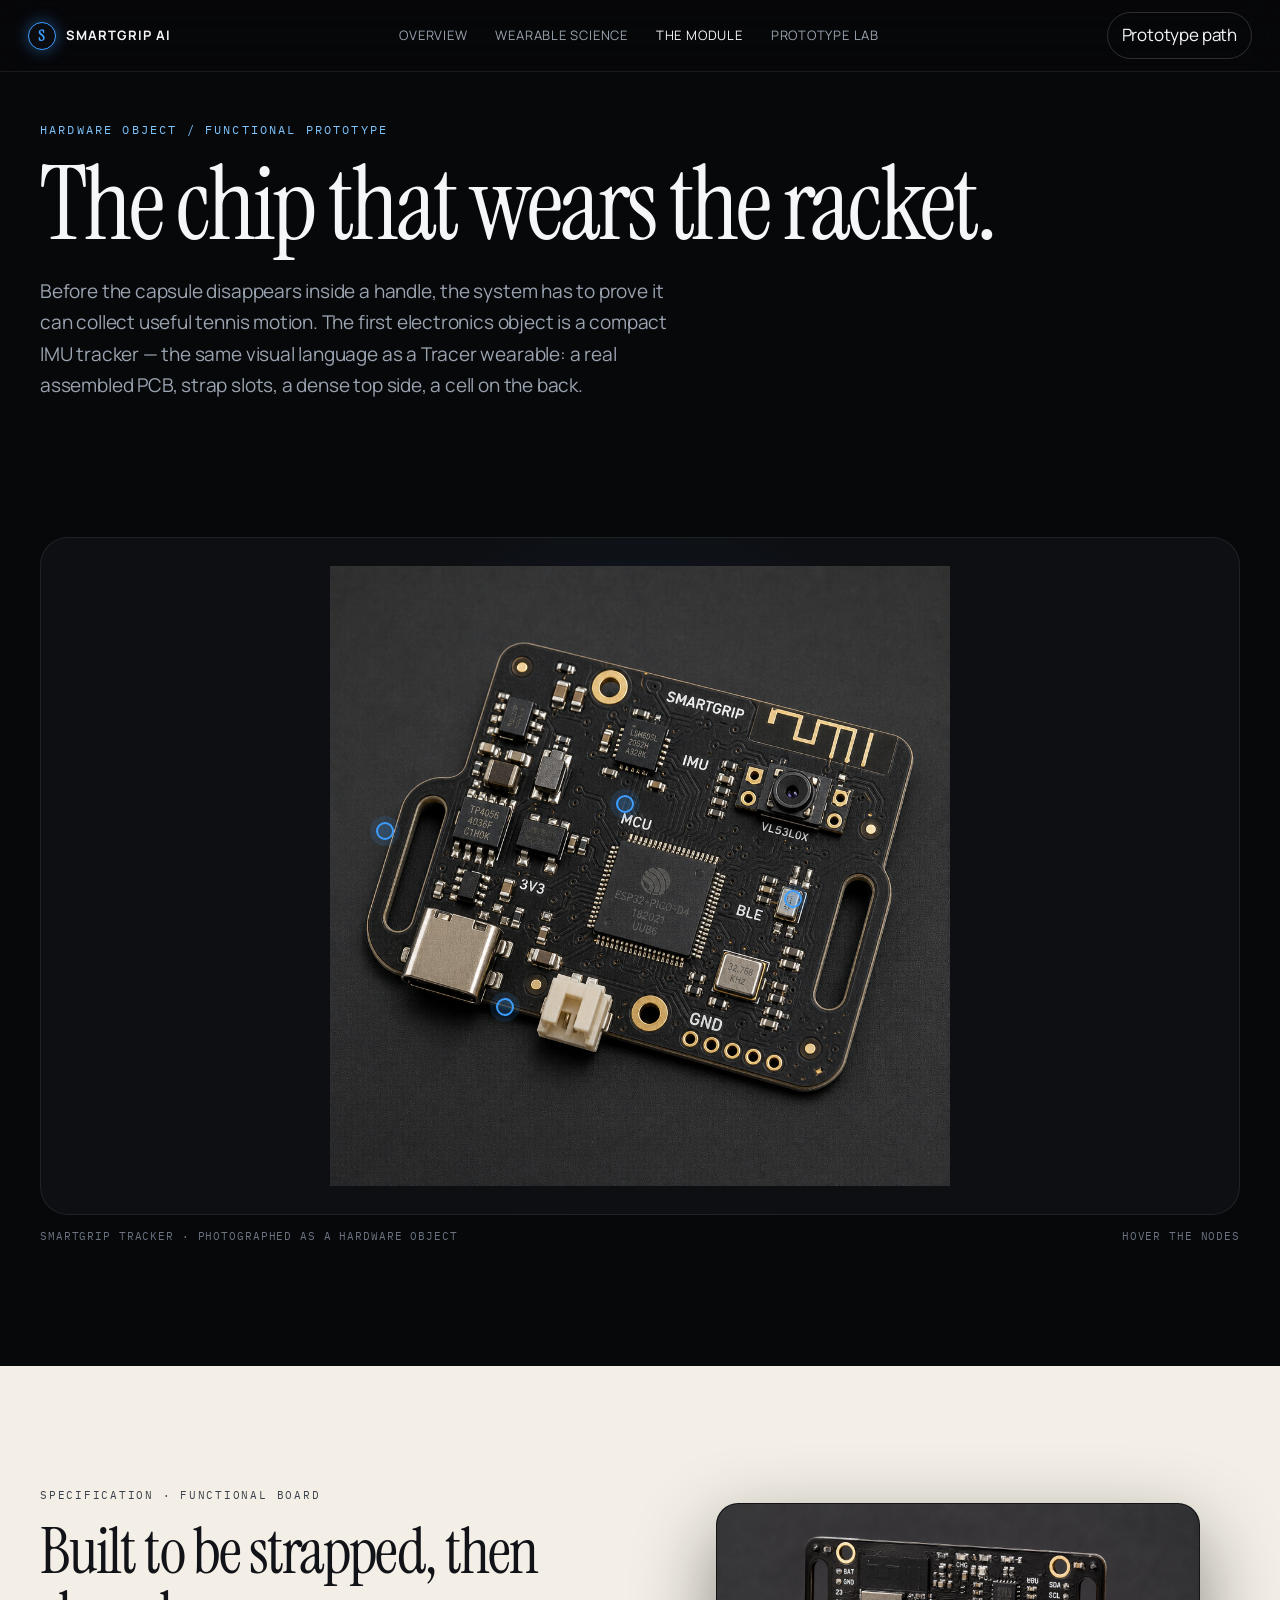
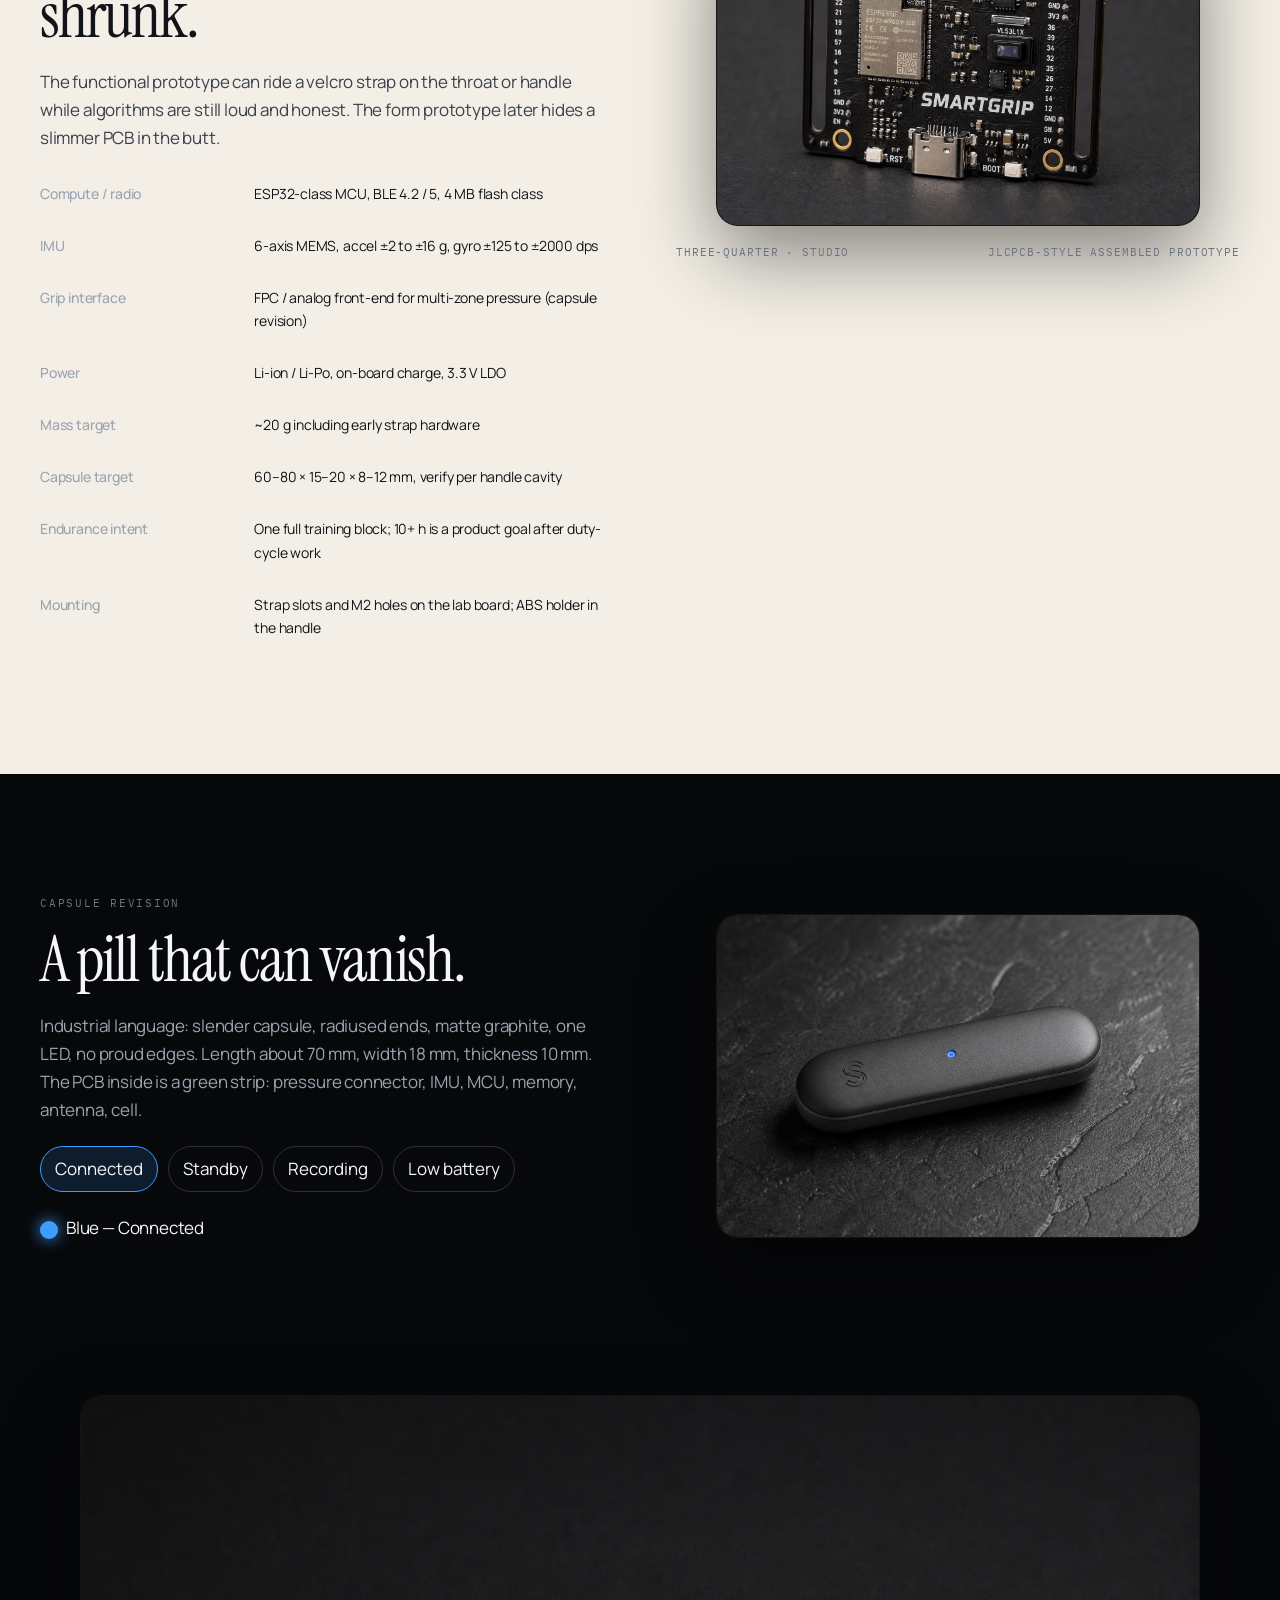
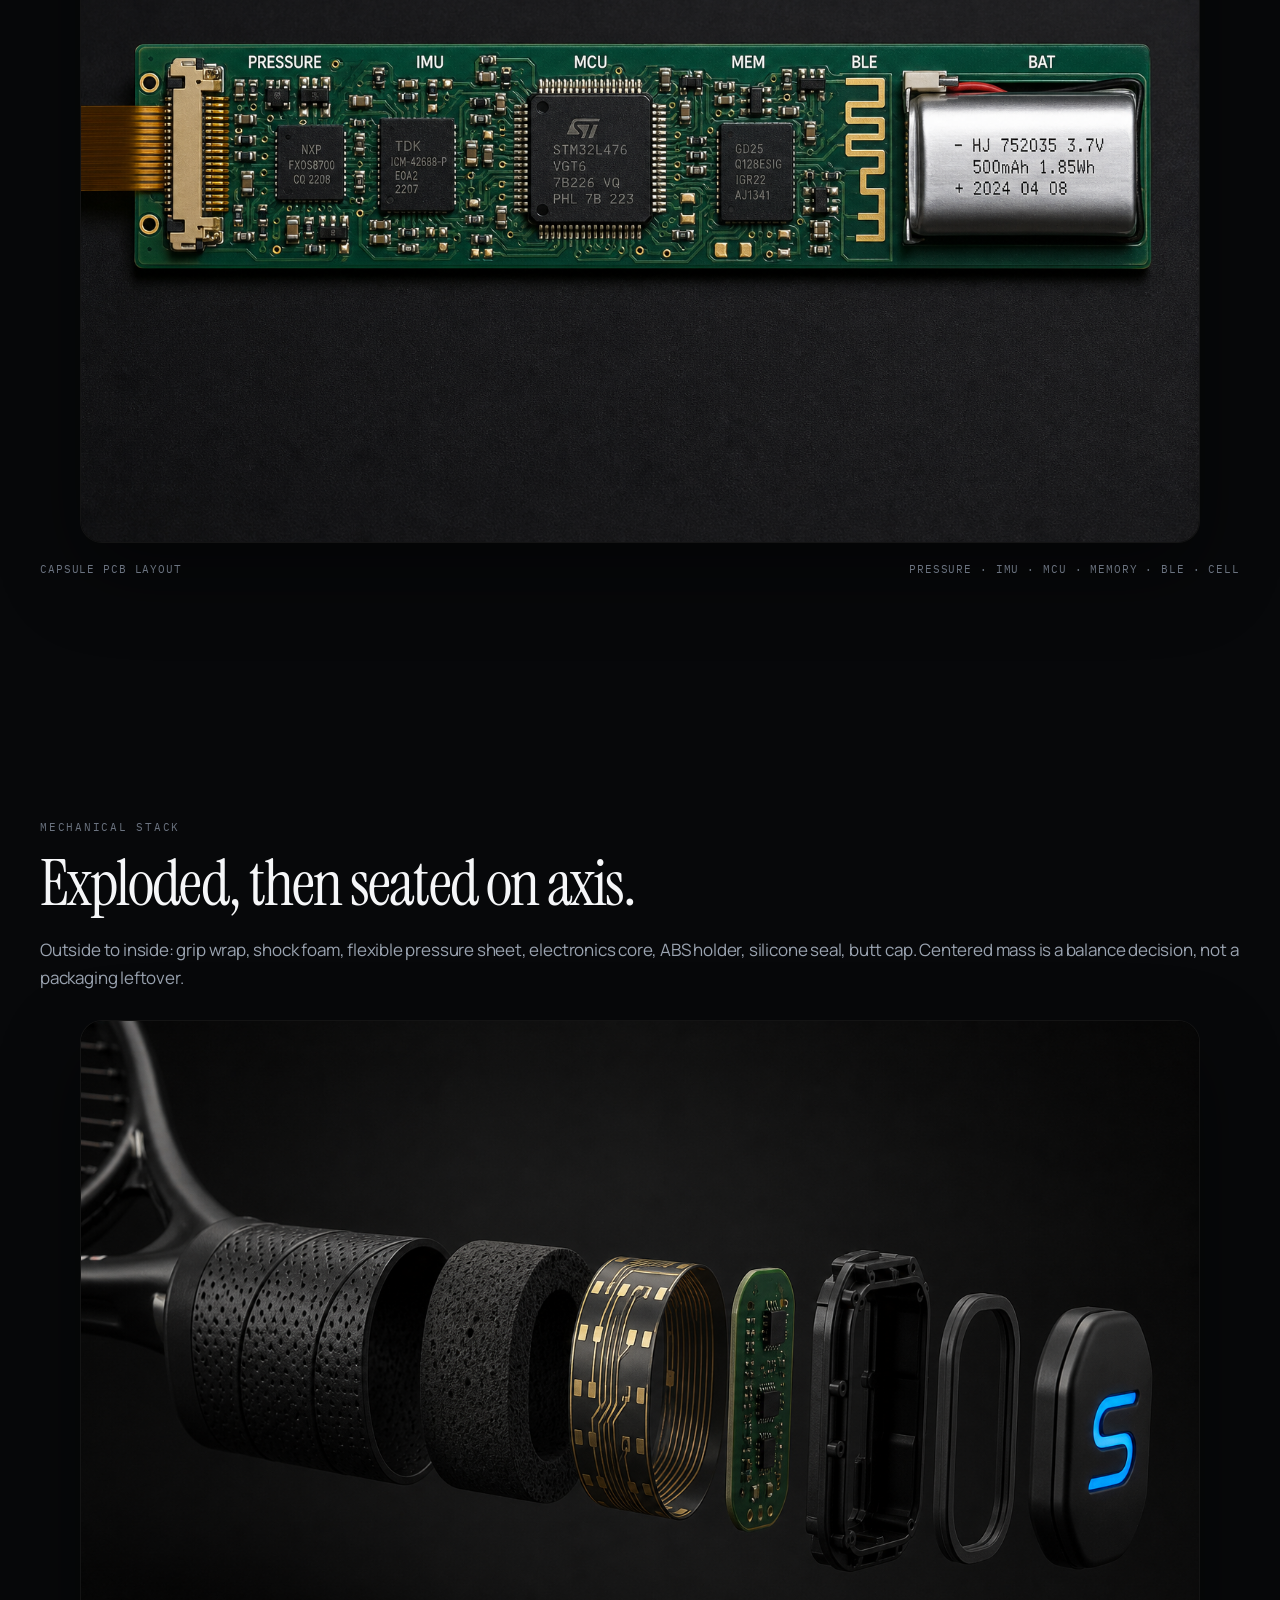
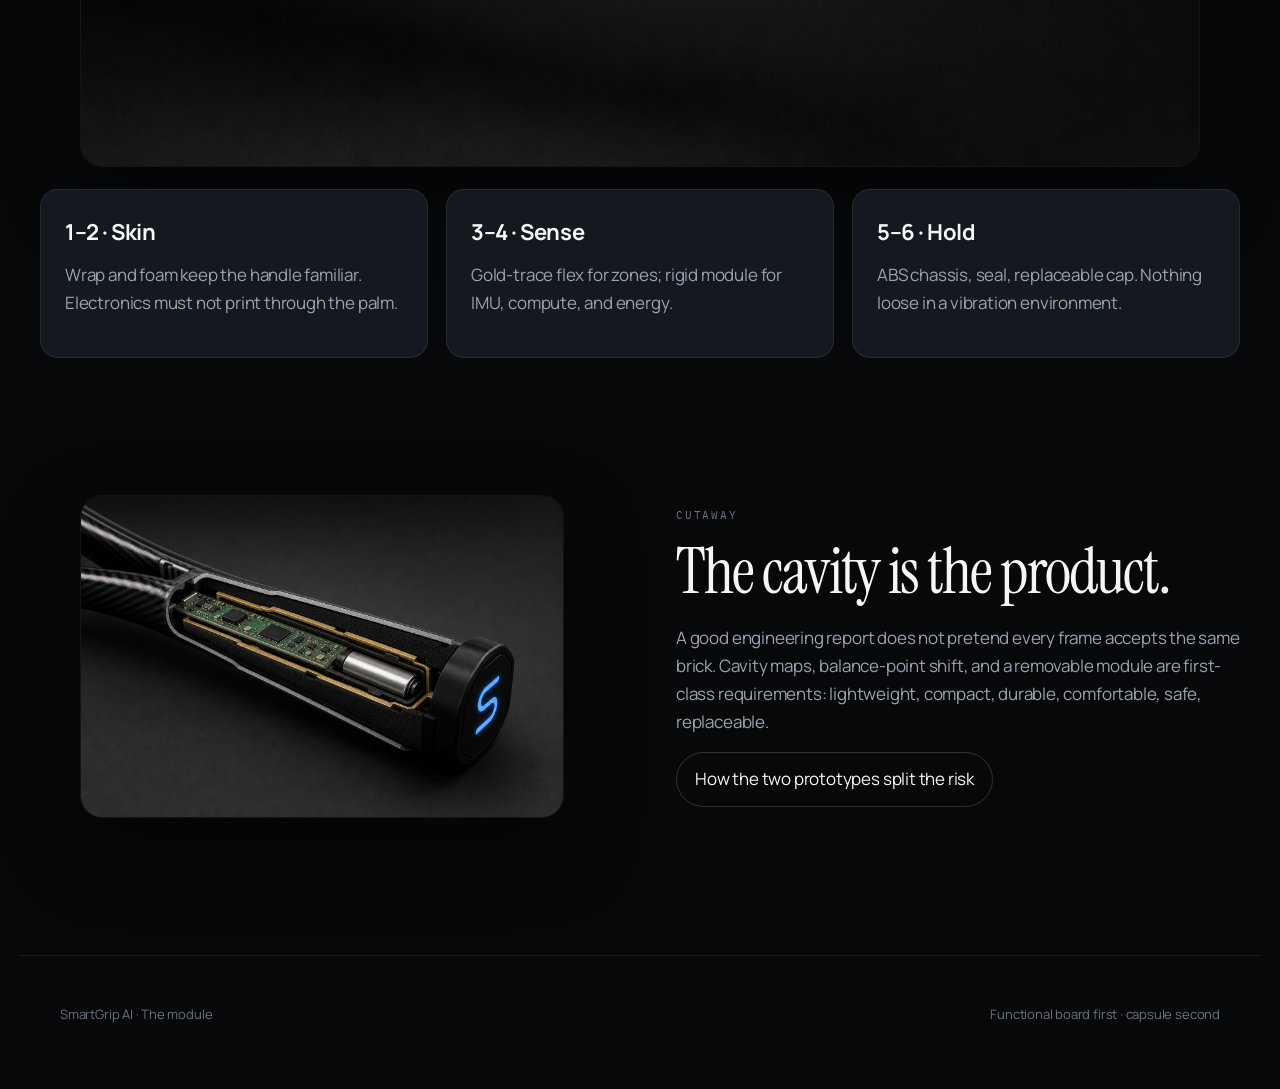
==== module.html @ 9a32e727 "Add SmartGrip AI concept site with Tracer-style chip Build a four-page static prototype in the langu" ====
<!DOCTYPE html>
<html lang="en">
<head>
  <meta charset="UTF-8">
  <meta name="viewport" content="width=device-width, initial-scale=1.0">
  <title>The Module — SmartGrip tracker chip | SmartGrip AI</title>
  <meta name="description" content="The SmartGrip electronics module: a Tracer-like IMU wearable for the tennis racket, then a 70 mm capsule that hides in the handle.">
  <link rel="icon" href="assets/images/mark.svg" type="image/svg+xml">
  <link rel="preconnect" href="https://fonts.googleapis.com">
  <link rel="preconnect" href="https://fonts.gstatic.com" crossorigin>
  <link href="https://fonts.googleapis.com/css2?family=IBM+Plex+Mono:wght@400;500&family=Instrument+Serif:ital@0;1&family=Manrope:wght@400;500;600;700&display=swap" rel="stylesheet">
  <link rel="stylesheet" href="assets/css/styles.css">
</head>
<body>
  <header class="nav">
    <a class="brand" href="index.html"><span class="mark">S</span> SmartGrip AI</a>
    <nav class="nav-links">
      <a href="index.html">Overview</a>
      <a href="technology.html">Wearable Science</a>
      <a class="active" href="module.html">The Module</a>
      <a href="prototype.html">Prototype Lab</a>
    </nav>
    <button class="nav-toggle" aria-expanded="false" aria-label="Open menu">Menu</button>
    <a class="nav-cta" href="prototype.html">Prototype path</a>
  </header>

  <main>
    <section class="section" style="padding-top: 120px;">
      <div class="wrap">
        <p class="kicker">Hardware object / Functional prototype</p>
        <h1 class="display">The chip that wears the racket.</h1>
        <p class="lede muted">Before the capsule disappears inside a handle, the system has to prove it can collect useful tennis motion. The first electronics object is a compact IMU tracker — the same visual language as a Tracer wearable: a real assembled PCB, strap slots, a dense top side, a cell on the back.</p>
      </div>
    </section>

    <section class="section" style="padding-top: 0;">
      <div class="wrap">
        <div class="chip-stage" id="chip">
          <img src="assets/images/smartgrip-chip-tracer.png" alt="SmartGrip Tracer-style IMU tracker PCB, top-down product photograph">
          <button class="hotspot" style="left: 28%; top: 42%;" aria-label="Microcontroller"></button>
          <div class="hotspot-card" style="left: 8%; top: 18%;"><strong>MCU</strong><br>ESP32-class radio + compute. Samples sensors, keeps time, compresses features, speaks BLE.</div>
          <button class="hotspot" style="left: 48%; top: 38%;" aria-label="IMU"></button>
          <div class="hotspot-card" style="left: 52%; top: 14%;"><strong>6-axis IMU</strong><br>LSM6-class accelerometer and gyroscope. The primary motion instrument.</div>
          <button class="hotspot" style="left: 62%; top: 52%;" aria-label="Time-of-flight"></button>
          <div class="hotspot-card" style="left: 64%; top: 58%;"><strong>Auxiliary ToF</strong><br>Optional ranging / gesture channel on the functional board. Not required in the hidden capsule.</div>
          <button class="hotspot" style="left: 38%; top: 68%;" aria-label="USB"></button>
          <div class="hotspot-card" style="left: 12%; top: 72%;"><strong>USB + charge</strong><br>Bring-up, firmware, and TP4056-class charging for the functional prototype.</div>
        </div>
        <div class="caption"><span>SmartGrip tracker · photographed as a hardware object</span><span>Hover the nodes</span></div>
      </div>
    </section>

    <section class="section paper">
      <div class="wrap split top">
        <div>
          <p class="eyebrow">Specification · functional board</p>
          <h2>Built to be strapped, then shrunk.</h2>
          <p>The functional prototype can ride a velcro strap on the throat or handle while algorithms are still loud and honest. The form prototype later hides a slimmer PCB in the butt.</p>
          <table class="spec-table">
            <tr><th>Compute / radio</th><td>ESP32-class MCU, BLE 4.2 / 5, 4 MB flash class</td></tr>
            <tr><th>IMU</th><td>6-axis MEMS, accel ±2 to ±16 g, gyro ±125 to ±2000 dps</td></tr>
            <tr><th>Grip interface</th><td>FPC / analog front-end for multi-zone pressure (capsule revision)</td></tr>
            <tr><th>Power</th><td>Li-ion / Li-Po, on-board charge, 3.3 V LDO</td></tr>
            <tr><th>Mass target</th><td>~20 g including early strap hardware</td></tr>
            <tr><th>Capsule target</th><td>60–80 × 15–20 × 8–12 mm, verify per handle cavity</td></tr>
            <tr><th>Endurance intent</th><td>One full training block; 10+ h is a product goal after duty-cycle work</td></tr>
            <tr><th>Mounting</th><td>Strap slots and M2 holes on the lab board; ABS holder in the handle</td></tr>
          </table>
        </div>
        <div>
          <figure class="figure">
            <img src="assets/images/smartgrip-chip-angle.png" alt="Three-quarter studio photo of the SmartGrip PCB">
          </figure>
          <div class="caption"><span>Three-quarter · studio</span><span>JLCPCB-style assembled prototype</span></div>
        </div>
      </div>
    </section>

    <section class="section">
      <div class="wrap split">
        <div>
          <p class="eyebrow">Capsule revision</p>
          <h2>A pill that can vanish.</h2>
          <p class="muted">Industrial language: slender capsule, radiused ends, matte graphite, one LED, no proud edges. Length about 70 mm, width 18 mm, thickness 10 mm. The PCB inside is a green strip: pressure connector, IMU, MCU, memory, antenna, cell.</p>
          <div class="led-row" style="margin: 22px 0;">
            <button class="led-btn active" data-led="connected">Connected</button>
            <button class="led-btn" data-led="standby">Standby</button>
            <button class="led-btn" data-led="recording">Recording</button>
            <button class="led-btn" data-led="battery">Low battery</button>
          </div>
          <p><span class="led-dot" data-led-dot style="background:#3d9eff;color:#3d9eff"></span><span data-led-label>Blue — Connected</span></p>
        </div>
        <figure class="figure">
          <img src="assets/images/smartgrip-capsule.png" alt="Matte graphite pill-shaped SmartGrip capsule with a blue status LED">
        </figure>
      </div>
    </section>

    <section class="section" style="padding-top: 0;">
      <div class="wrap">
        <figure class="figure">
          <img class="media-full" src="assets/images/smartgrip-pcb-module.png" alt="Top-down slender green PCB with labeled component regions">
        </figure>
        <div class="caption"><span>Capsule PCB layout</span><span>Pressure · IMU · MCU · Memory · BLE · Cell</span></div>
      </div>
    </section>

    <section class="section" id="exploded">
      <div class="wrap">
        <p class="eyebrow">Mechanical stack</p>
        <h2>Exploded, then seated on axis.</h2>
        <p class="muted">Outside to inside: grip wrap, shock foam, flexible pressure sheet, electronics core, ABS holder, silicone seal, butt cap. Centered mass is a balance decision, not a packaging leftover.</p>
      </div>
      <div class="wrap" style="margin-top: 28px;">
        <figure class="figure">
          <img src="assets/images/smartgrip-exploded.png" alt="Exploded tennis-grip assembly in a dark studio">
        </figure>
      </div>
      <div class="wrap grid-3" style="margin-top: 22px;">
        <article class="card"><h3>1–2 · Skin</h3><p class="muted">Wrap and foam keep the handle familiar. Electronics must not print through the palm.</p></article>
        <article class="card"><h3>3–4 · Sense</h3><p class="muted">Gold-trace flex for zones; rigid module for IMU, compute, and energy.</p></article>
        <article class="card"><h3>5–6 · Hold</h3><p class="muted">ABS chassis, seal, replaceable cap. Nothing loose in a vibration environment.</p></article>
      </div>
    </section>

    <section class="section" style="padding-top: 0;">
      <div class="wrap split">
        <figure class="figure">
          <img src="assets/images/smartgrip-cutaway.png" alt="Longitudinal cutaway of a tennis handle showing the module on the shaft axis">
        </figure>
        <div>
          <p class="eyebrow">Cutaway</p>
          <h2>The cavity is the product.</h2>
          <p class="muted">A good engineering report does not pretend every frame accepts the same brick. Cavity maps, balance-point shift, and a removable module are first-class requirements: lightweight, compact, durable, comfortable, safe, replaceable.</p>
          <a class="btn" href="prototype.html">How the two prototypes split the risk</a>
        </div>
      </div>
    </section>
  </main>

  <footer class="footer wrap">
    <div>SmartGrip AI · The module</div>
    <div>Functional board first · capsule second</div>
  </footer>
  <script src="assets/js/main.js"></script>
</body>
</html>
---- assets/css/styles.css ----
:root {
  --bg: #07080a;
  --bg-2: #0d0f13;
  --bg-3: #14181f;
  --bg-4: #1c222c;
  --paper: #f3efe6;
  --paper-2: #e7e1d4;
  --ink: #111318;
  --text: #f5f6f8;
  --muted: #9aa3b0;
  --faint: #6b7380;
  --line: rgba(255, 255, 255, 0.08);
  --line-strong: rgba(255, 255, 255, 0.16);
  --blue: #3d9eff;
  --blue-2: #7ec4ff;
  --blue-dim: rgba(61, 158, 255, 0.14);
  --green: #3ee0a0;
  --red: #ff5d5d;
  --white: #ffffff;
  --shadow: 0 30px 80px rgba(0, 0, 0, 0.45);
  --radius: 18px;
  --max: 1240px;
  --nav-h: 72px;
  --serif: "Instrument Serif", "Times New Roman", serif;
  --sans: "Manrope", "Helvetica Neue", sans-serif;
  --mono: "IBM Plex Mono", ui-monospace, monospace;
}

*,
*::before,
*::after {
  box-sizing: border-box;
}

html {
  scroll-behavior: smooth;
}

body {
  margin: 0;
  background: var(--bg);
  color: var(--text);
  font-family: var(--sans);
  font-size: 17px;
  line-height: 1.65;
  letter-spacing: -0.011em;
  overflow-x: hidden;
}

img {
  max-width: 100%;
  display: block;
}

a {
  color: inherit;
  text-decoration: none;
}

button,
input {
  font: inherit;
}

.skip {
  position: absolute;
  left: -999px;
}

.skip:focus {
  left: 16px;
  top: 16px;
  z-index: 100;
  background: var(--blue);
  color: #041018;
  padding: 8px 12px;
}

/* NAV */
.nav {
  position: fixed;
  inset: 0 0 auto;
  z-index: 50;
  height: var(--nav-h);
  display: flex;
  align-items: center;
  justify-content: space-between;
  padding: 0 28px;
  background: rgba(7, 8, 10, 0.72);
  backdrop-filter: blur(18px);
  border-bottom: 1px solid var(--line);
}

.brand {
  display: flex;
  align-items: center;
  gap: 10px;
  font-weight: 700;
  letter-spacing: 0.08em;
  font-size: 13px;
  text-transform: uppercase;
}

.mark {
  width: 28px;
  height: 28px;
  border-radius: 50%;
  background: #0a0c10;
  border: 1px solid var(--blue);
  box-shadow: 0 0 16px rgba(61, 158, 255, 0.45);
  display: grid;
  place-items: center;
  color: var(--blue);
  font-family: var(--serif);
  font-size: 16px;
}

.nav-links {
  display: flex;
  align-items: center;
  gap: 28px;
  font-size: 13px;
  letter-spacing: 0.06em;
  text-transform: uppercase;
  color: var(--muted);
}

.nav-links a:hover,
.nav-links a.active {
  color: var(--text);
}

.nav-cta {
  border: 1px solid var(--line-strong);
  padding: 8px 14px;
  border-radius: 999px;
  color: var(--text);
}

.nav-cta:hover {
  border-color: var(--blue);
  color: var(--blue-2);
}

.nav-toggle {
  display: none;
  background: transparent;
  color: var(--text);
  border: 1px solid var(--line-strong);
  border-radius: 999px;
  padding: 8px 12px;
  cursor: pointer;
}

/* HERO */
.hero {
  min-height: 100vh;
  position: relative;
  display: grid;
  align-items: end;
  padding: calc(var(--nav-h) + 40px) 40px 72px;
  overflow: hidden;
}

.hero-media {
  position: absolute;
  inset: 0;
}

.hero-media img {
  width: 100%;
  height: 100%;
  object-fit: cover;
  filter: saturate(0.92) contrast(1.05);
}

.hero-media::after {
  content: "";
  position: absolute;
  inset: 0;
  background:
    linear-gradient(180deg, rgba(7, 8, 10, 0.18) 0%, rgba(7, 8, 10, 0.25) 40%, rgba(7, 8, 10, 0.92) 100%),
    radial-gradient(circle at 20% 80%, rgba(61, 158, 255, 0.18), transparent 36%);
}

.hero-copy,
.section,
.wrap {
  position: relative;
  z-index: 1;
}

.kicker {
  font-family: var(--mono);
  font-size: 12px;
  letter-spacing: 0.18em;
  text-transform: uppercase;
  color: var(--blue-2);
  margin-bottom: 18px;
}

.hero h1,
.display {
  font-family: var(--serif);
  font-weight: 400;
  font-size: clamp(46px, 8vw, 104px);
  line-height: 0.92;
  letter-spacing: -0.03em;
  margin: 0 0 24px;
}

.lede {
  max-width: 640px;
  color: #d7dce4;
  font-size: 19px;
}

.hero-meta {
  display: flex;
  flex-wrap: wrap;
  gap: 28px;
  margin-top: 36px;
  font-family: var(--mono);
  font-size: 12px;
  letter-spacing: 0.08em;
  text-transform: uppercase;
  color: var(--muted);
}

.hero-meta strong {
  display: block;
  color: var(--text);
  font-size: 14px;
  letter-spacing: 0;
  text-transform: none;
  margin-top: 4px;
}

/* LAYOUT */
.section {
  padding: 120px 40px;
}

.section.tight {
  padding: 80px 40px;
}

.wrap {
  max-width: var(--max);
  margin: 0 auto;
}

.paper {
  background: var(--paper);
  color: var(--ink);
}

.paper .kicker {
  color: #1d4f86;
}

.paper .muted,
.paper .lede,
.paper p {
  color: #3b414c;
}

.split {
  display: grid;
  grid-template-columns: 1fr 1fr;
  gap: 72px;
  align-items: center;
}

.split.top {
  align-items: start;
}

.eyebrow {
  font-family: var(--mono);
  font-size: 11px;
  letter-spacing: 0.16em;
  text-transform: uppercase;
  color: var(--faint);
}

h2 {
  font-family: var(--serif);
  font-size: clamp(34px, 5vw, 64px);
  line-height: 1;
  letter-spacing: -0.03em;
  font-weight: 400;
  margin: 10px 0 20px;
}

h3 {
  font-size: 22px;
  margin: 0 0 10px;
  letter-spacing: -0.02em;
}

p {
  margin: 0 0 16px;
}

.muted {
  color: var(--muted);
}

.small {
  font-size: 14px;
}

.mono {
  font-family: var(--mono);
}

/* CARDS / GRIDS */
.grid-3,
.grid-4,
.grid-2 {
  display: grid;
  gap: 18px;
}

.grid-2 { grid-template-columns: 1fr 1fr; }
.grid-3 { grid-template-columns: repeat(3, 1fr); }
.grid-4 { grid-template-columns: repeat(4, 1fr); }

.card {
  background: var(--bg-3);
  border: 1px solid var(--line);
  border-radius: var(--radius);
  padding: 24px;
}

.paper .card {
  background: #fffdf8;
  border-color: rgba(17, 19, 24, 0.08);
}

.card .num {
  font-family: var(--mono);
  color: var(--blue);
  font-size: 12px;
  letter-spacing: 0.12em;
}

.stat {
  font-family: var(--serif);
  font-size: 42px;
  line-height: 1;
  margin: 8px 0;
}

.figure {
  border-radius: 22px;
  overflow: hidden;
  border: 1px solid var(--line);
  background: #000;
  box-shadow: var(--shadow);
}

.figure img {
  width: 100%;
  height: 100%;
  object-fit: cover;
}

.caption {
  display: flex;
  justify-content: space-between;
  gap: 16px;
  margin-top: 12px;
  font-family: var(--mono);
  font-size: 11px;
  letter-spacing: 0.08em;
  text-transform: uppercase;
  color: var(--faint);
}

/* QUESTIONS */
.questions {
  display: grid;
  gap: 0;
  border-top: 1px solid var(--line);
}

.q {
  display: grid;
  grid-template-columns: 80px 1fr;
  gap: 20px;
  padding: 28px 0;
  border-bottom: 1px solid var(--line);
}

.q span {
  font-family: var(--mono);
  color: var(--blue);
}

/* CHIP STAGE */
.chip-stage {
  position: relative;
  background:
    radial-gradient(circle at 50% 40%, rgba(61, 158, 255, 0.12), transparent 42%),
    var(--bg-2);
  border: 1px solid var(--line);
  border-radius: 28px;
  padding: 28px;
  min-height: 560px;
}

.chip-stage img {
  width: 100%;
  max-height: 620px;
  object-fit: contain;
}

.hotspot {
  position: absolute;
  width: 18px;
  height: 18px;
  border-radius: 50%;
  border: 2px solid var(--blue);
  background: rgba(61, 158, 255, 0.25);
  box-shadow: 0 0 0 6px rgba(61, 158, 255, 0.12);
  cursor: pointer;
  padding: 0;
}

.hotspot::after {
  content: "";
  position: absolute;
  inset: -8px;
  border-radius: 50%;
  animation: pulse 2.2s infinite;
}

@keyframes pulse {
  0% { box-shadow: 0 0 0 0 rgba(61, 158, 255, 0.45); }
  70% { box-shadow: 0 0 0 14px rgba(61, 158, 255, 0); }
  100% { box-shadow: 0 0 0 0 rgba(61, 158, 255, 0); }
}

.hotspot-card {
  position: absolute;
  width: min(260px, 70vw);
  background: rgba(10, 12, 16, 0.92);
  border: 1px solid var(--line-strong);
  border-radius: 14px;
  padding: 14px 16px;
  font-size: 14px;
  opacity: 0;
  pointer-events: none;
  transform: translateY(8px);
  transition: 0.2s ease;
}

.hotspot:hover + .hotspot-card,
.hotspot:focus + .hotspot-card,
.hotspot-card.show {
  opacity: 1;
  transform: none;
}

/* SPECS */
.spec-table {
  width: 100%;
  border-collapse: collapse;
  font-size: 14px;
}

.spec-table th,
.spec-table td {
  text-align: left;
  padding: 14px 0;
  border-bottom: 1px solid var(--line);
  vertical-align: top;
}

.spec-table th {
  width: 38%;
  color: var(--muted);
  font-weight: 500;
}

/* LED */
.led-row {
  display: flex;
  flex-wrap: wrap;
  gap: 10px;
}

.led-btn {
  background: transparent;
  color: var(--text);
  border: 1px solid var(--line-strong);
  border-radius: 999px;
  padding: 8px 14px;
  cursor: pointer;
}

.led-btn.active {
  border-color: var(--blue);
  background: var(--blue-dim);
}

.led-dot {
  width: 18px;
  height: 18px;
  border-radius: 50%;
  display: inline-block;
  margin-right: 8px;
  vertical-align: middle;
  box-shadow: 0 0 16px currentColor;
}

/* SENSOR SCIENCE */
.sensor-tabs {
  display: flex;
  flex-wrap: wrap;
  gap: 8px;
  margin: 28px 0;
}

.sensor-tabs button {
  background: transparent;
  border: 1px solid var(--line-strong);
  color: var(--muted);
  border-radius: 999px;
  padding: 10px 16px;
  cursor: pointer;
}

.sensor-tabs button.active {
  color: var(--ink);
  background: var(--paper);
  border-color: var(--paper);
}

.sensor-panel[hidden] {
  display: none;
}

.metric-bars {
  display: grid;
  gap: 14px;
}

.bar {
  display: grid;
  grid-template-columns: 140px 1fr 48px;
  gap: 12px;
  align-items: center;
  font-size: 13px;
}

.bar i {
  height: 8px;
  background: var(--bg-4);
  border-radius: 99px;
  overflow: hidden;
  display: block;
}

.bar i em {
  display: block;
  height: 100%;
  width: 0;
  background: linear-gradient(90deg, var(--blue), var(--blue-2));
  border-radius: inherit;
  transition: width 0.8s ease;
}

/* PRESSURE */
.zones {
  display: grid;
  grid-template-columns: repeat(4, 1fr);
  gap: 8px;
  max-width: 280px;
}

.zone {
  aspect-ratio: 1;
  border-radius: 10px;
  background: rgba(61, 158, 255, 0.12);
  border: 1px solid rgba(61, 158, 255, 0.25);
  display: grid;
  place-items: center;
  font-family: var(--mono);
  font-size: 11px;
  cursor: pointer;
  transition: 0.2s ease;
}

.zone:hover,
.zone.active {
  background: rgba(61, 158, 255, 0.55);
  color: #041018;
}

/* FLOW */
.flow {
  display: grid;
  grid-template-columns: repeat(5, 1fr);
  gap: 12px;
}

.flow-step {
  background: var(--bg-3);
  border: 1px solid var(--line);
  border-radius: 16px;
  padding: 18px;
  min-height: 150px;
}

.flow-step b {
  display: block;
  font-family: var(--mono);
  font-size: 11px;
  color: var(--blue);
  margin-bottom: 10px;
}

/* PHONES */
.phones {
  display: grid;
  grid-template-columns: repeat(3, 1fr);
  gap: 22px;
}

.phone {
  background: #0a0c10;
  border: 8px solid #1a1e26;
  border-radius: 36px;
  min-height: 560px;
  padding: 22px 18px 28px;
  box-shadow: var(--shadow);
}

.phone-bar {
  width: 92px;
  height: 18px;
  background: #1a1e26;
  border-radius: 99px;
  margin: 0 auto 22px;
}

.phone h4 {
  margin: 0 0 18px;
  font-size: 15px;
  letter-spacing: 0.08em;
  text-transform: uppercase;
}

.metric {
  display: flex;
  justify-content: space-between;
  align-items: baseline;
  padding: 12px 0;
  border-bottom: 1px solid var(--line);
}

.metric b {
  font-family: var(--serif);
  font-size: 28px;
}

.chart {
  height: 64px;
  margin: 16px 0 8px;
  background:
    linear-gradient(180deg, transparent 0 20%, rgba(255,255,255,0.04) 20% 21%, transparent 21% 40%, rgba(255,255,255,0.04) 40% 41%, transparent 41% 60%, rgba(255,255,255,0.04) 60% 61%, transparent 61% 80%, rgba(255,255,255,0.04) 80% 81%, transparent 81%);
  border-bottom: 1px solid var(--line);
  position: relative;
}

.chart svg {
  width: 100%;
  height: 100%;
}

.donut {
  width: 160px;
  height: 160px;
  margin: 20px auto;
  border-radius: 50%;
  background: conic-gradient(#3d9eff 0 157deg, #7ec4ff 157deg 292deg, #3ee0a0 292deg 360deg);
  display: grid;
  place-items: center;
}

.donut span {
  width: 104px;
  height: 104px;
  background: #0a0c10;
  border-radius: 50%;
  display: grid;
  place-items: center;
  text-align: center;
  font-size: 13px;
}

.score {
  font-family: var(--serif);
  font-size: 64px;
  line-height: 1;
}

/* ARCH */
.arch {
  display: grid;
  gap: 10px;
}

.arch-row {
  display: grid;
  grid-template-columns: 160px 1fr;
  gap: 16px;
  background: var(--bg-3);
  border: 1px solid var(--line);
  border-radius: 16px;
  padding: 18px 20px;
}

.note {
  font-size: 13px;
  color: var(--faint);
  border-left: 2px solid var(--blue);
  padding-left: 12px;
  margin-top: 20px;
}

/* FOOTER */
.footer {
  padding: 48px 40px 64px;
  border-top: 1px solid var(--line);
  display: flex;
  justify-content: space-between;
  gap: 24px;
  color: var(--faint);
  font-size: 13px;
}

.btn {
  display: inline-flex;
  align-items: center;
  gap: 8px;
  border-radius: 999px;
  padding: 12px 18px;
  border: 1px solid var(--line-strong);
  transition: 0.2s ease;
}

.btn.primary {
  background: var(--blue);
  color: #041018;
  border-color: var(--blue);
  font-weight: 700;
}

.btn:hover {
  transform: translateY(-1px);
}

.actions {
  display: flex;
  flex-wrap: wrap;
  gap: 12px;
  margin-top: 28px;
}

.reveal {
  opacity: 0;
  transform: translateY(18px);
  animation: rise 0.8s ease forwards;
}

@keyframes rise {
  to {
    opacity: 1;
    transform: none;
  }
}

.media-full {
  width: 100%;
  height: min(78vh, 820px);
  object-fit: cover;
}

.tag {
  display: inline-block;
  border: 1px solid var(--line-strong);
  border-radius: 999px;
  padding: 4px 10px;
  font-size: 12px;
  color: var(--muted);
  margin-right: 6px;
  margin-bottom: 6px;
}

.list {
  padding-left: 18px;
  margin: 0;
}

.list li {
  margin-bottom: 8px;
}

@media (max-width: 980px) {
  .split,
  .grid-3,
  .grid-4,
  .phones,
  .flow,
  .arch-row {
    grid-template-columns: 1fr;
  }

  .nav-toggle {
    display: inline-flex;
  }

  .nav-links {
    display: none;
    position: absolute;
    top: var(--nav-h);
    left: 0;
    right: 0;
    background: rgba(7, 8, 10, 0.96);
    border-bottom: 1px solid var(--line);
    padding: 18px 20px 24px;
    flex-direction: column;
    align-items: flex-start;
    gap: 16px;
  }

  .nav-links.open {
    display: flex;
  }

  .section,
  .hero {
    padding-left: 20px;
    padding-right: 20px;
  }

  .chip-stage {
    min-height: 380px;
  }
}

@media (prefers-reduced-motion: reduce) {
  html { scroll-behavior: auto; }
  .reveal, .hotspot::after { animation: none; }
}
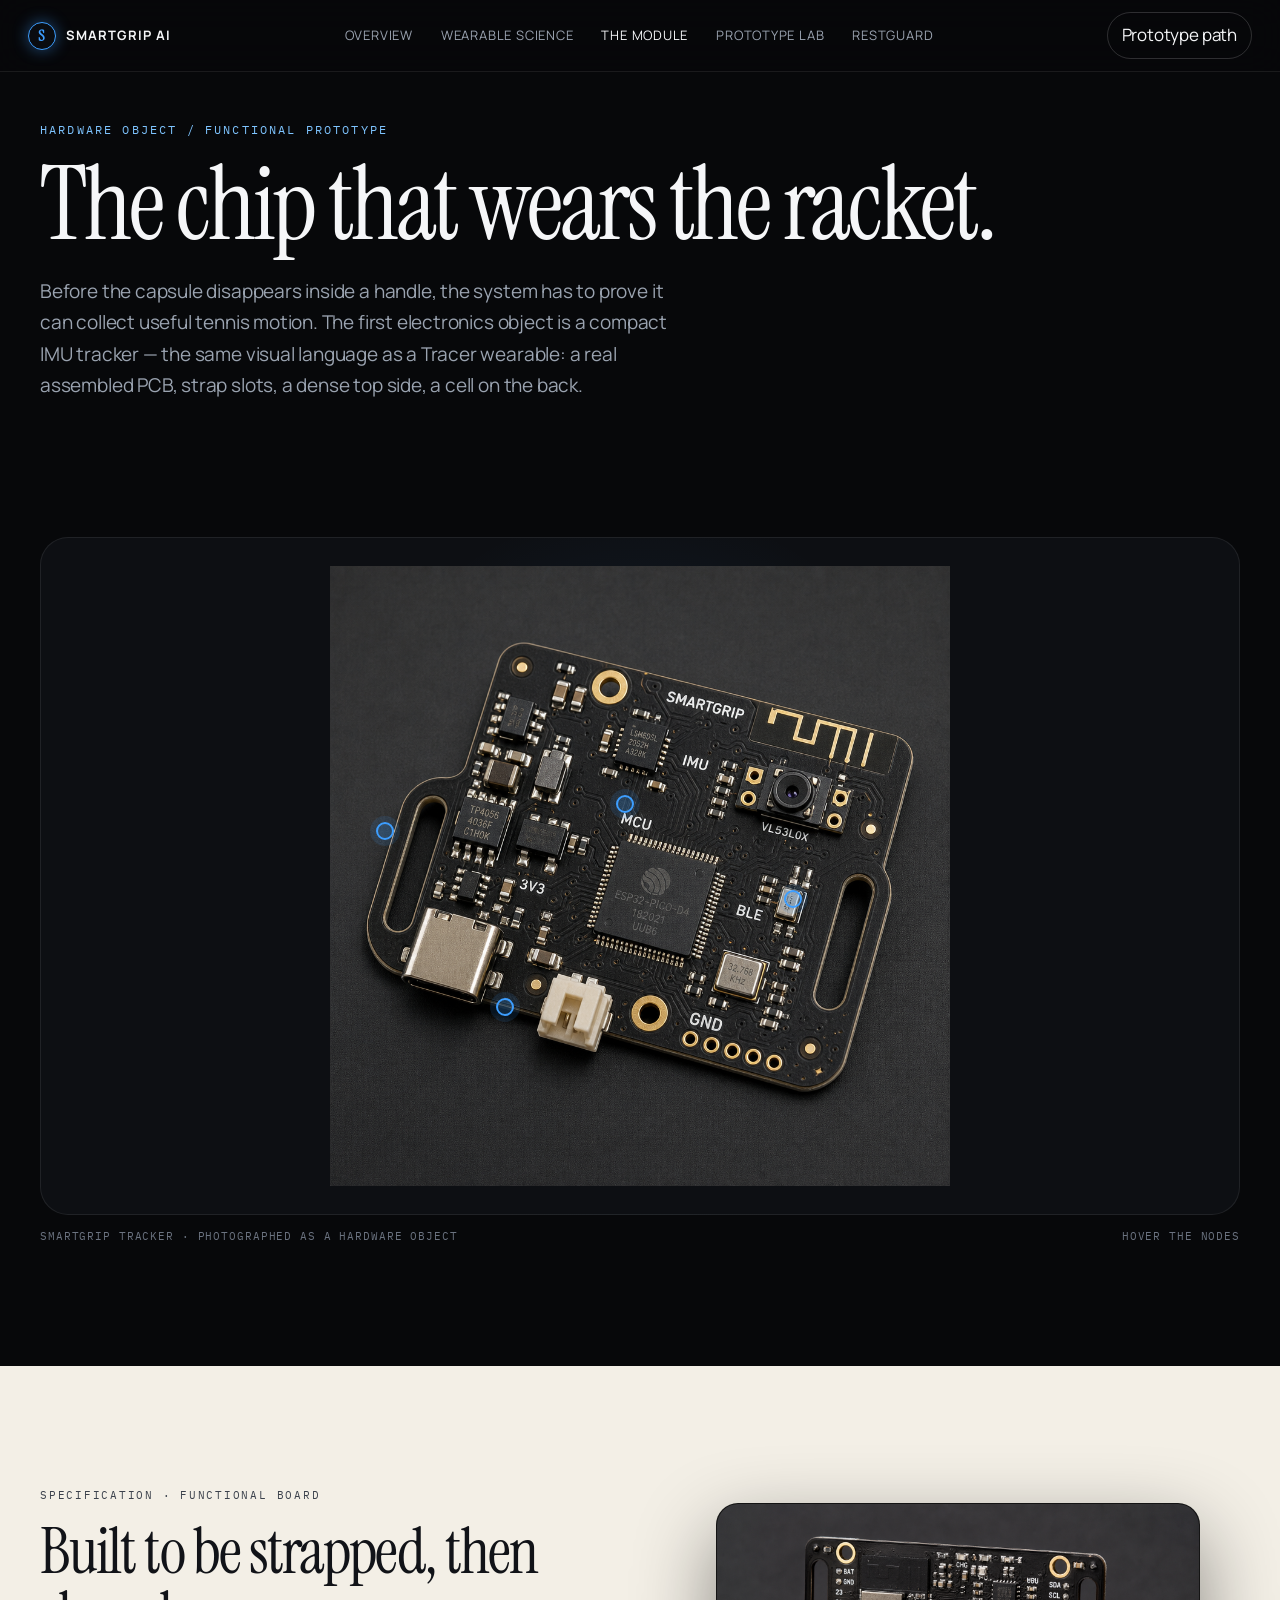
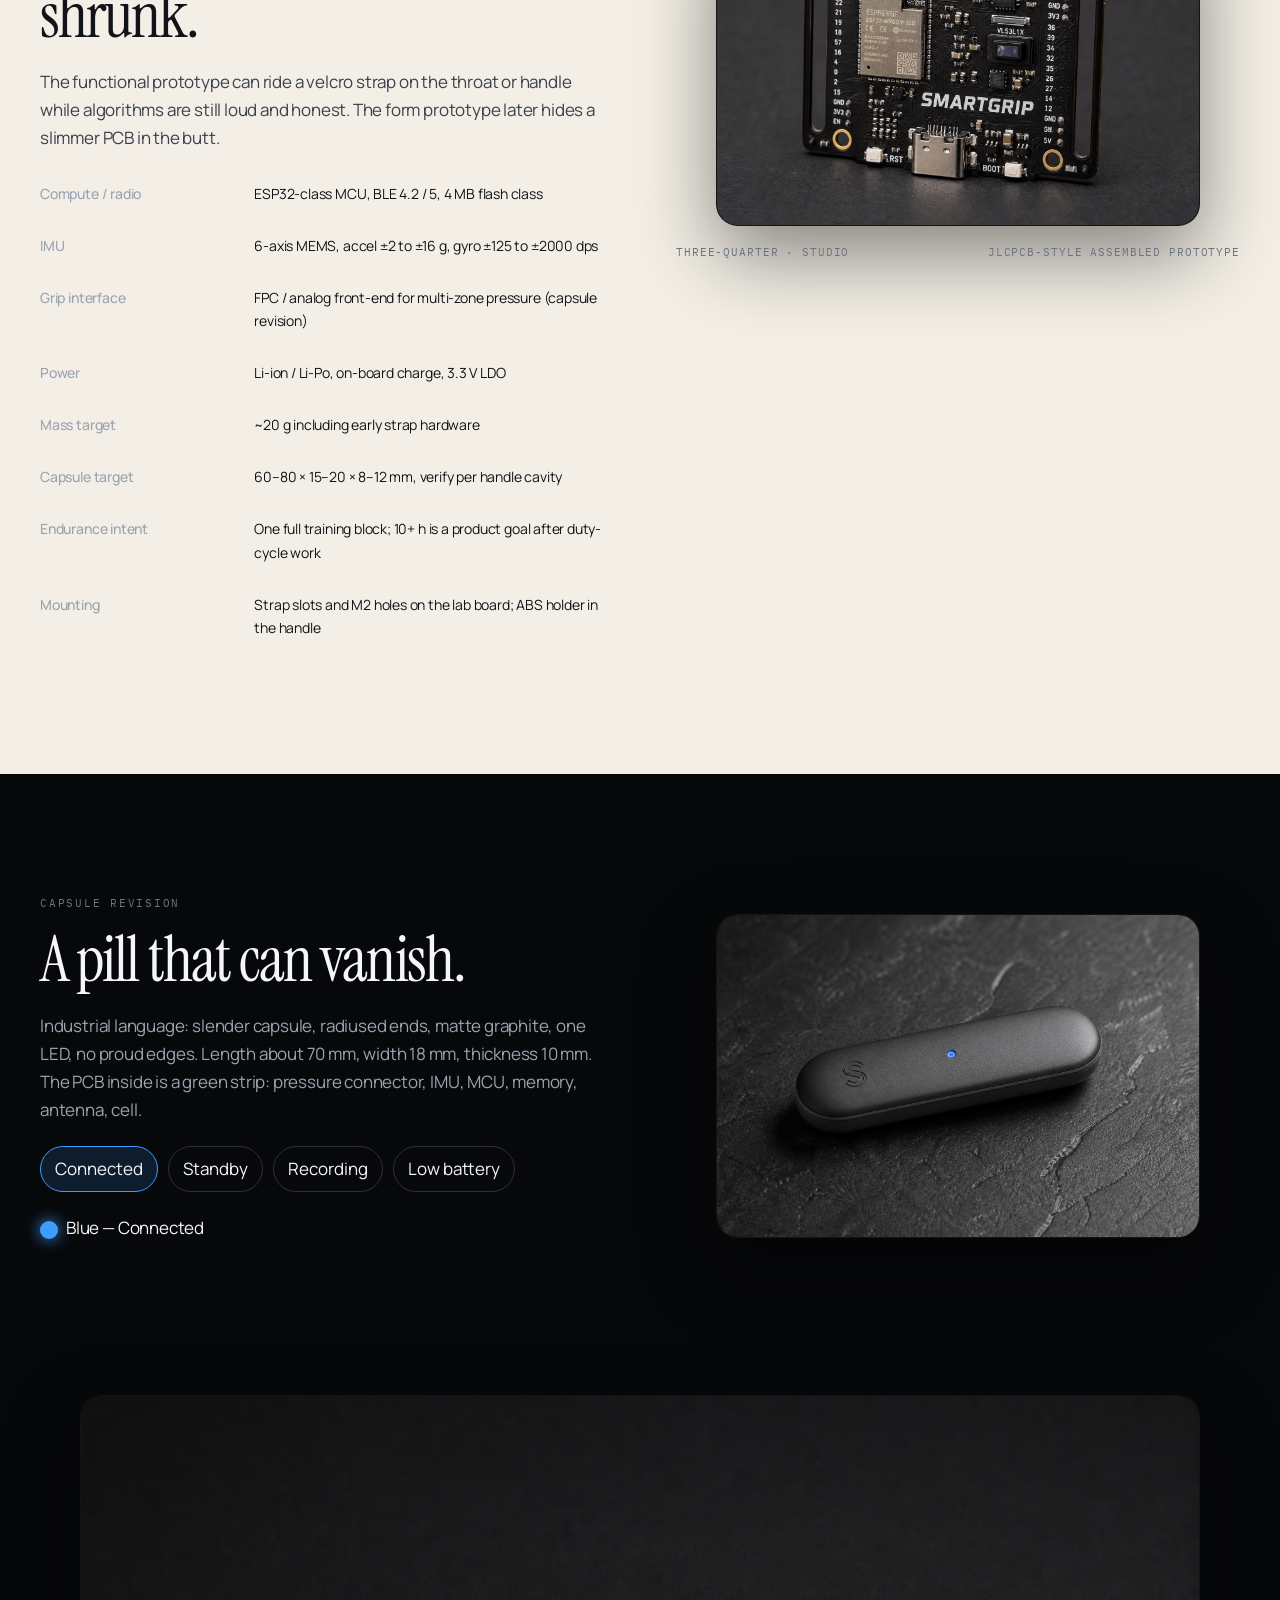
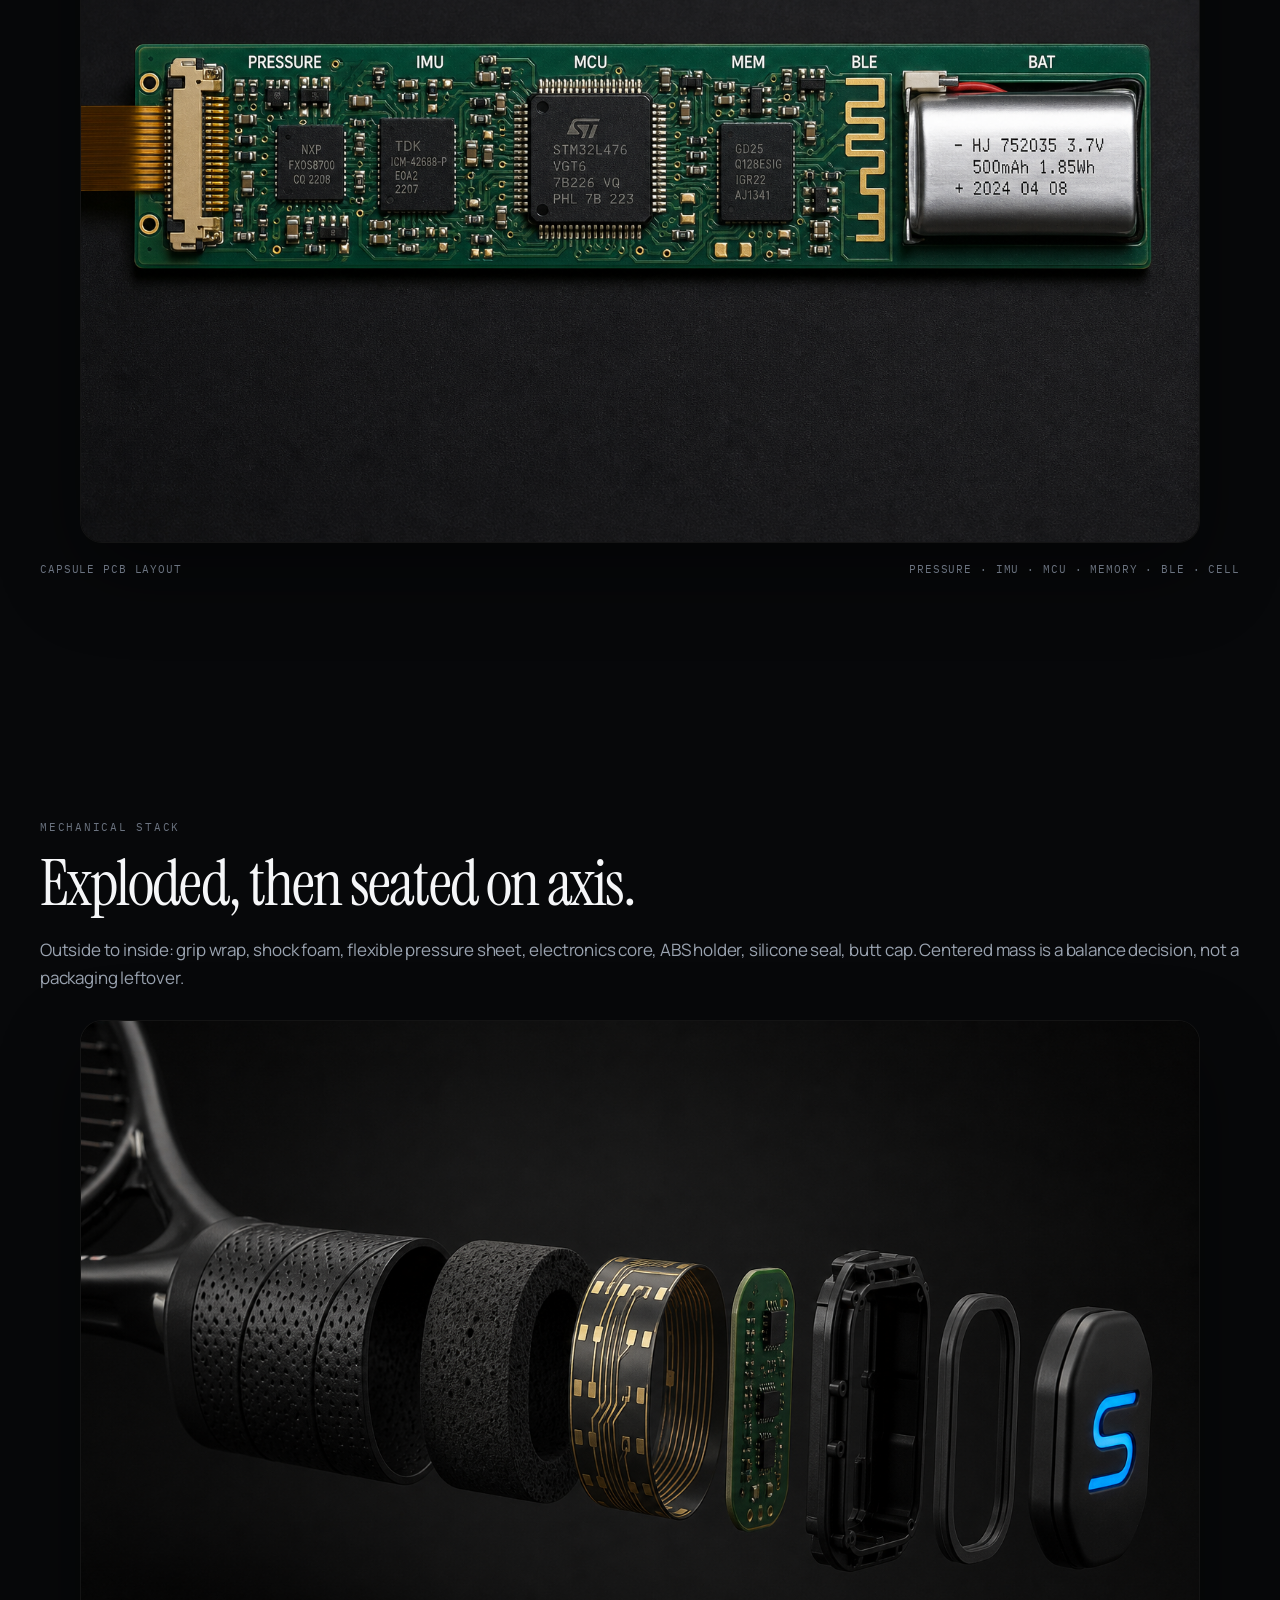
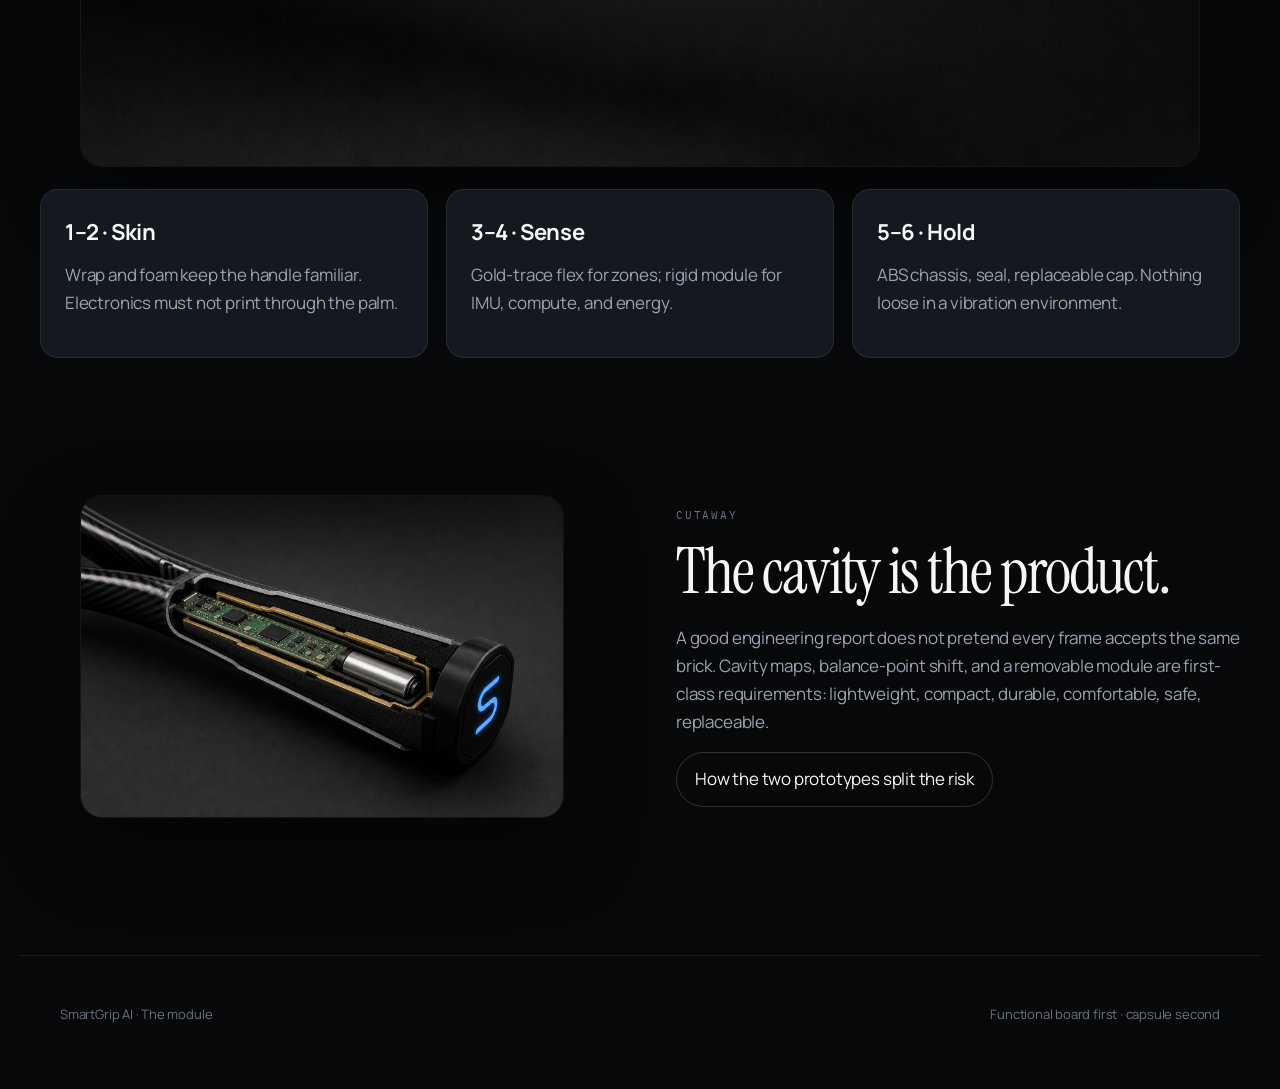
==== commit d51c9d8e: "Add RestGuard warm cream site with Tracer-style chip New four-page pet-care prototype using the port" ====
--- a/module.html
+++ b/module.html
@@ -19,6 +19,7 @@
       <a href="technology.html">Wearable Science</a>
       <a class="active" href="module.html">The Module</a>
       <a href="prototype.html">Prototype Lab</a>
+      <a href="restguard/index.html">RestGuard</a>
     </nav>
     <button class="nav-toggle" aria-expanded="false" aria-label="Open menu">Menu</button>
     <a class="nav-cta" href="prototype.html">Prototype path</a>
--- a/assets/css/styles.css
+++ b/assets/css/styles.css
@@ -534,9 +534,9 @@
 }
 
 .sensor-tabs button.active {
-  color: var(--ink);
-  background: var(--paper);
-  border-color: var(--paper);
+  color: #041018;
+  background: var(--blue);
+  border-color: var(--blue);
 }
 
 .sensor-panel[hidden] {
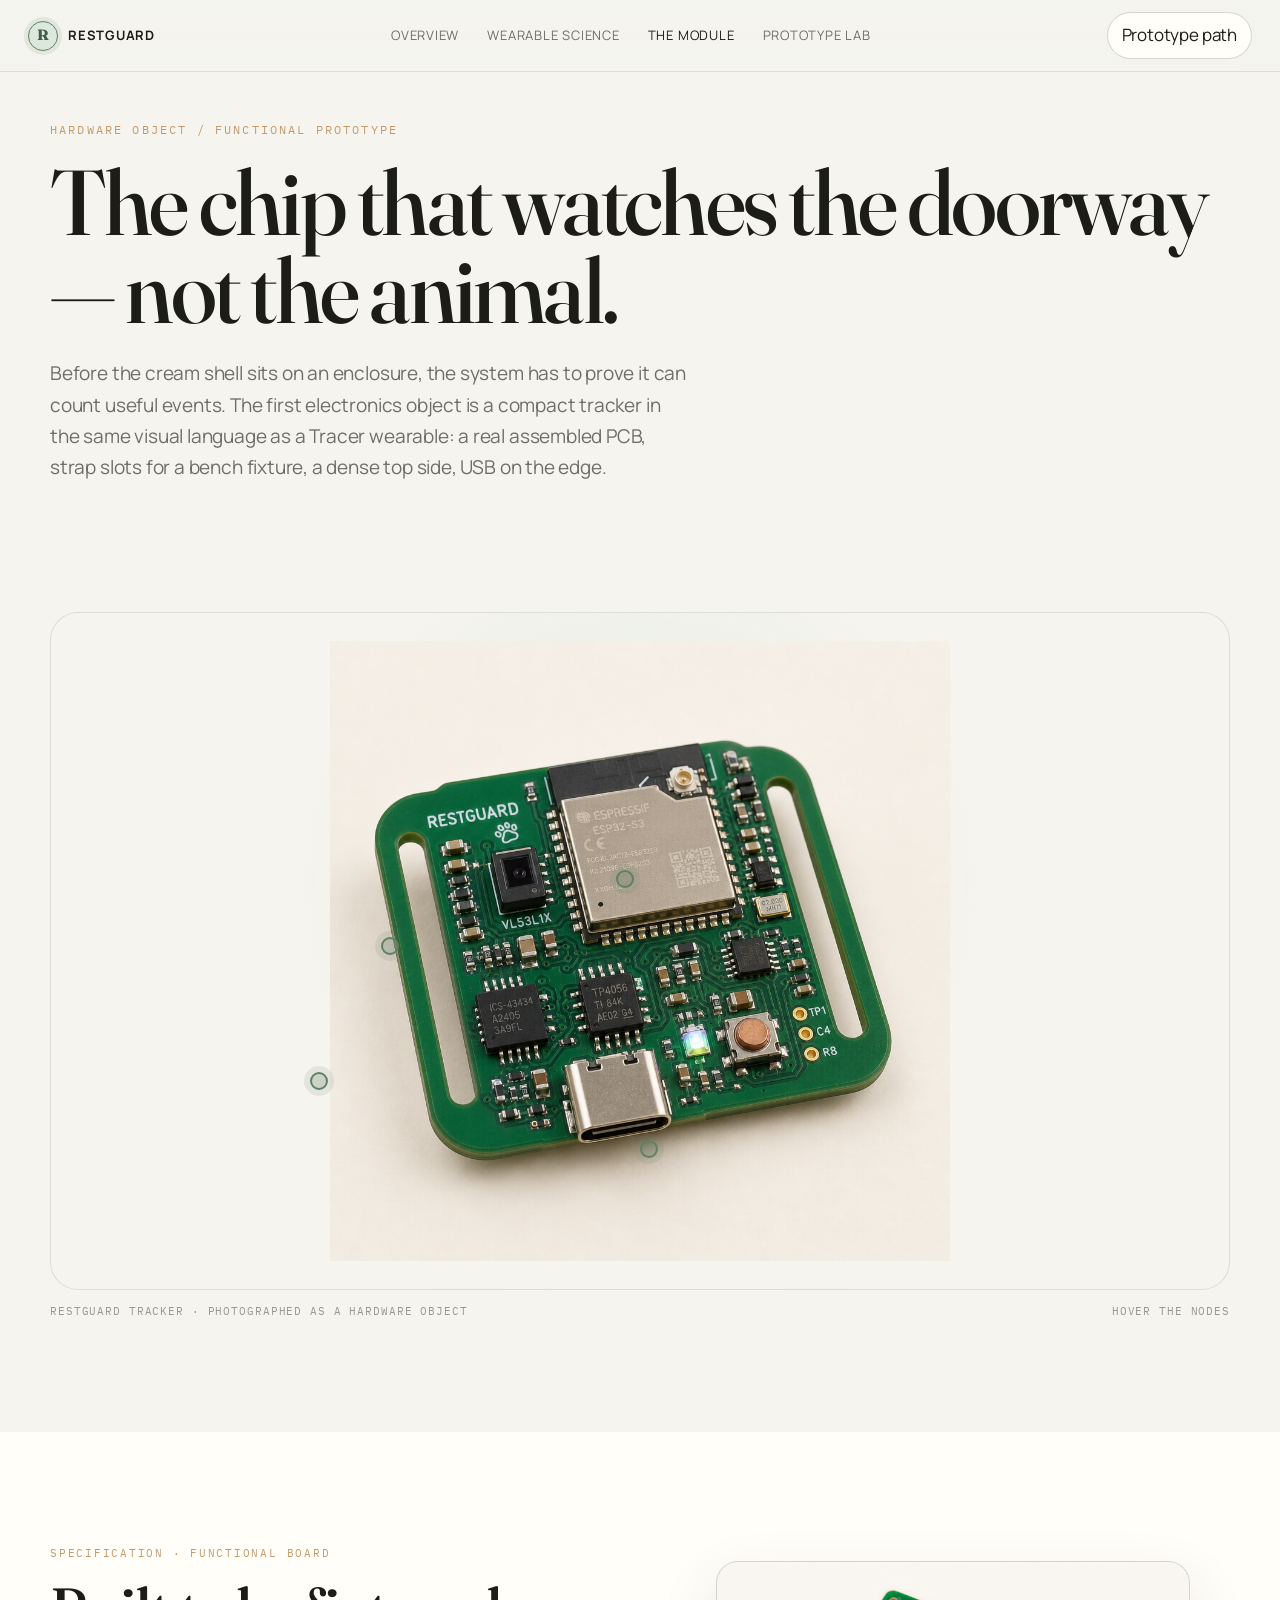
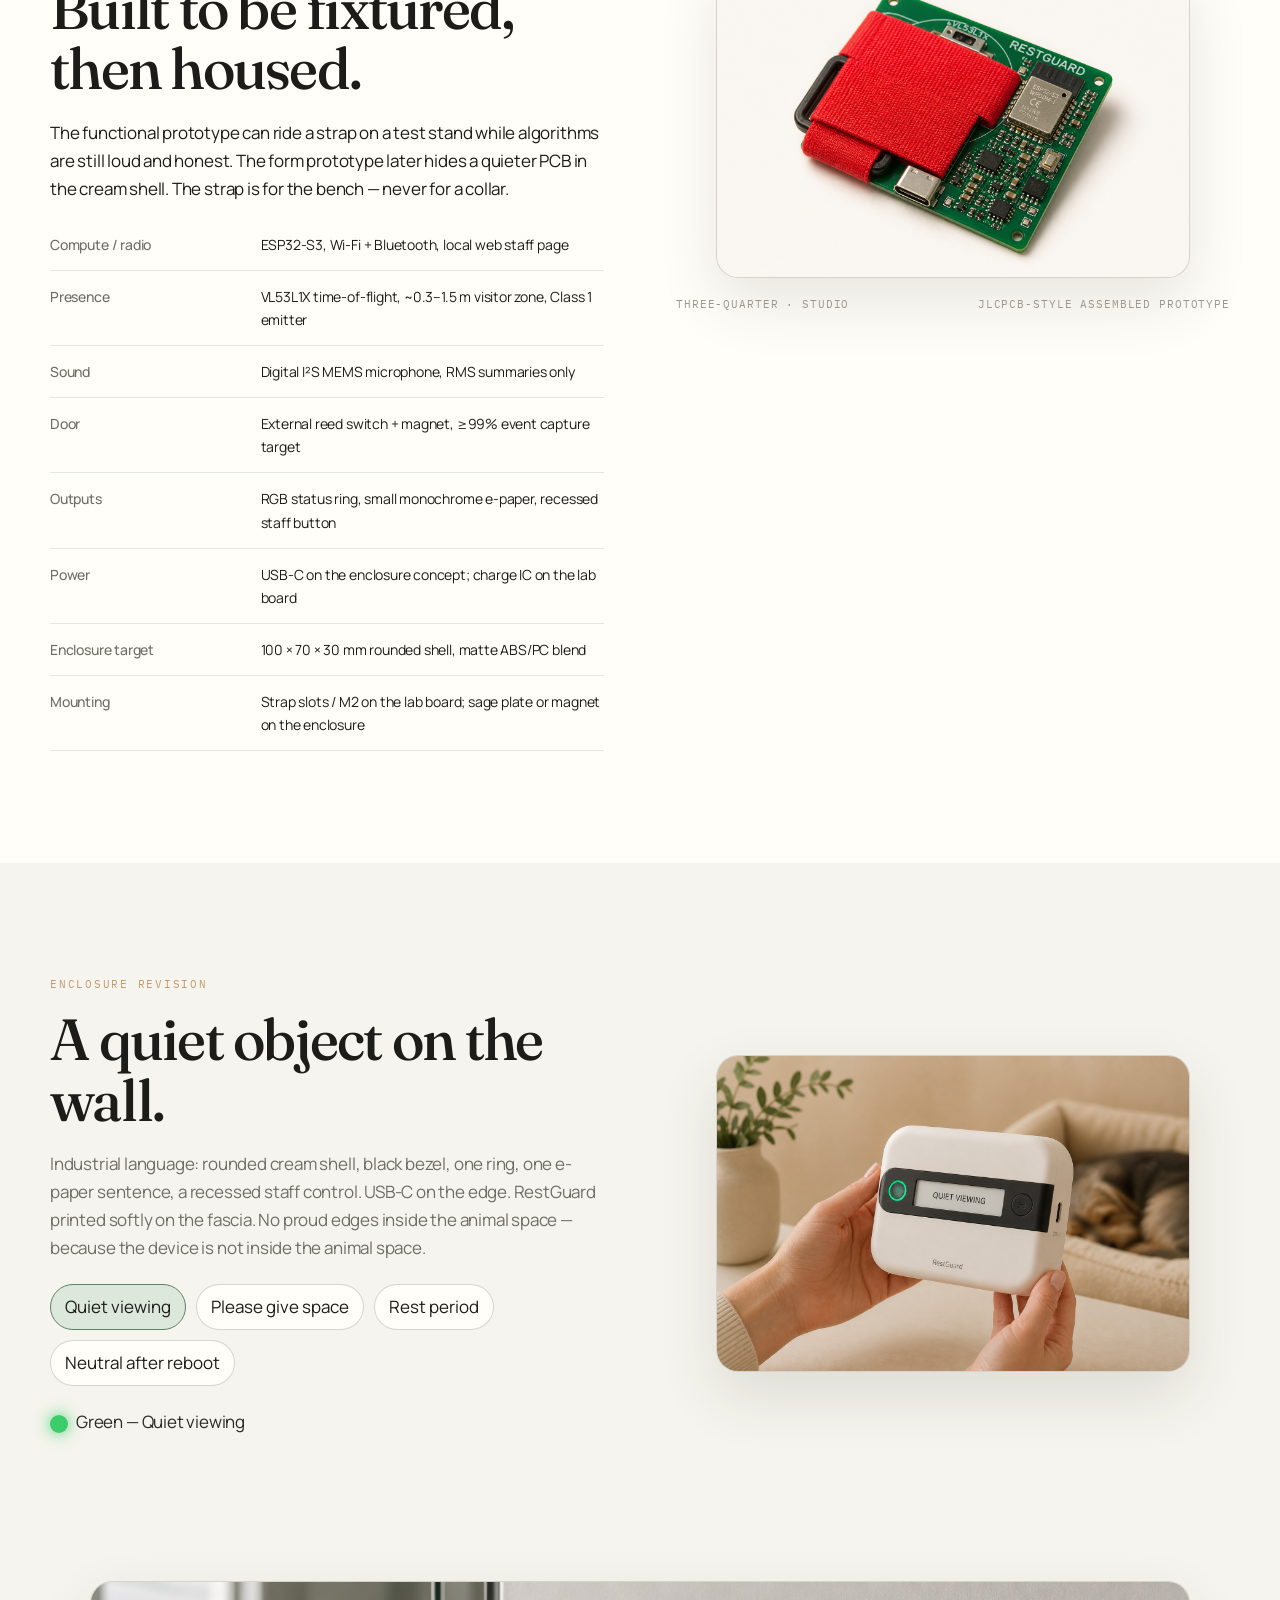
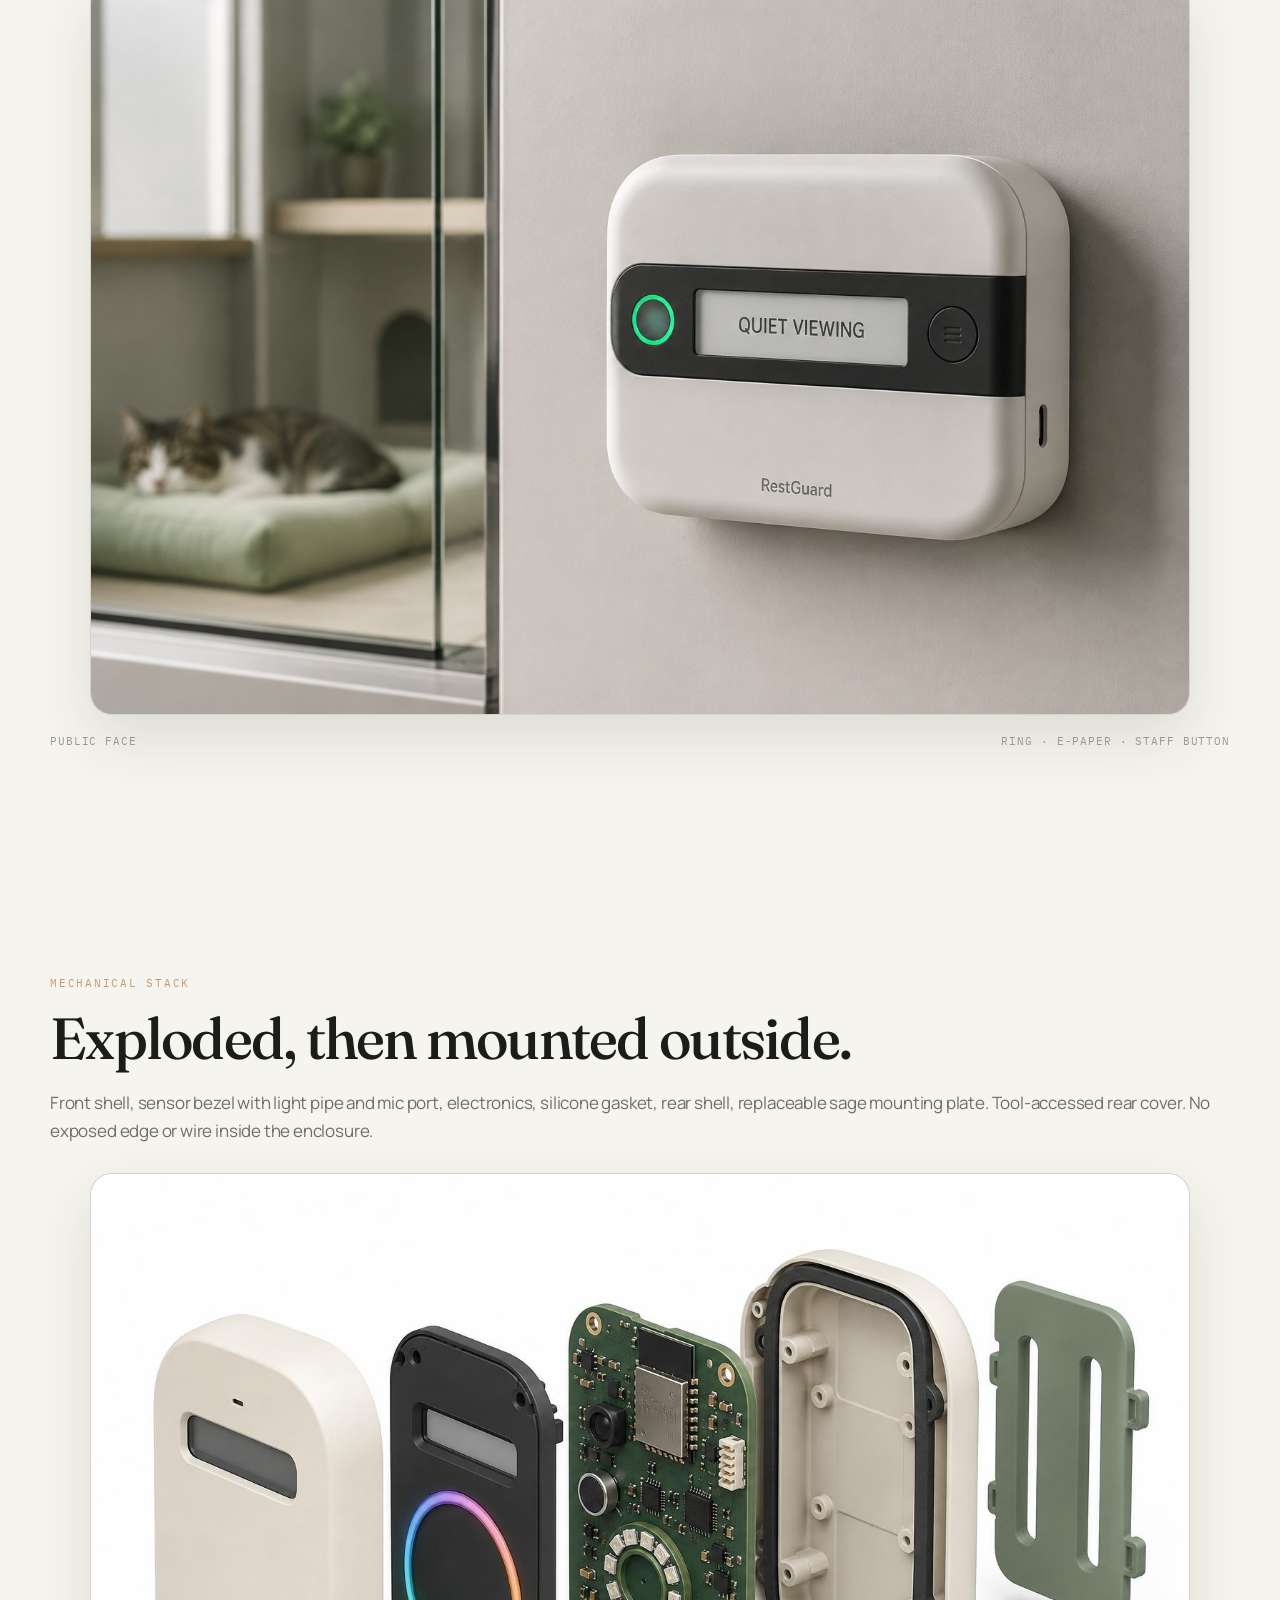
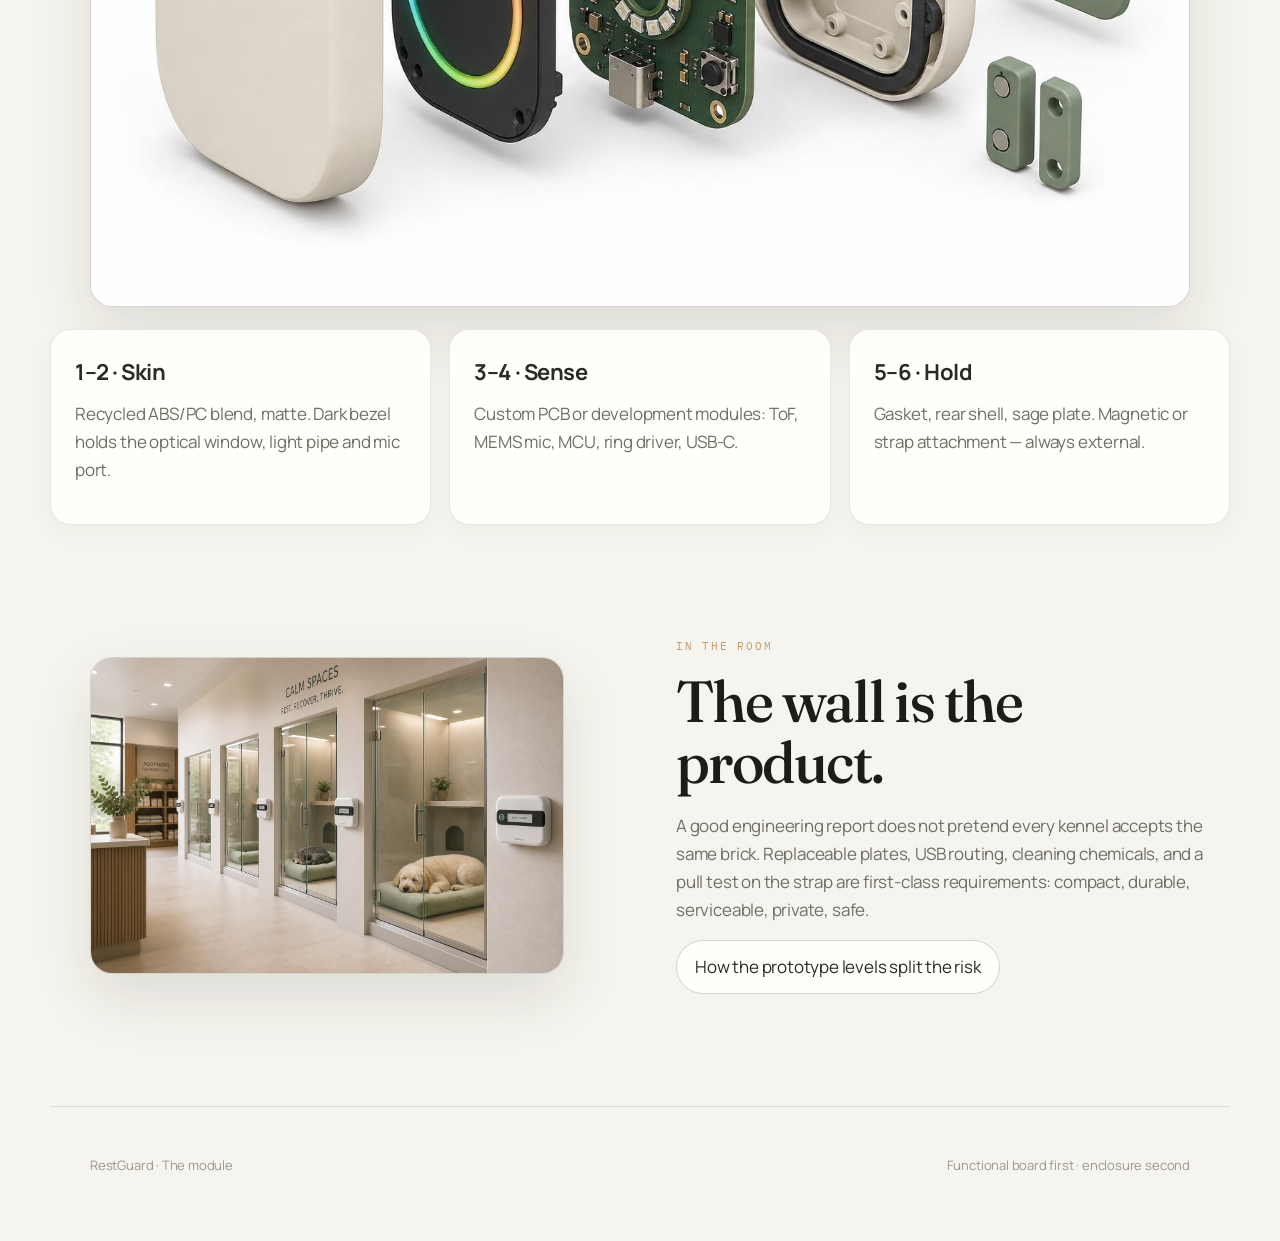
==== commit 7f5c608f: "Replace SmartGrip site with RestGuard prototype Rebuild the four-page concept site around RestGuard:" ====
--- a/module.html
+++ b/module.html
@@ -3,23 +3,22 @@
 <head>
   <meta charset="UTF-8">
   <meta name="viewport" content="width=device-width, initial-scale=1.0">
-  <title>The Module — SmartGrip tracker chip | SmartGrip AI</title>
-  <meta name="description" content="The SmartGrip electronics module: a Tracer-like IMU wearable for the tennis racket, then a 70 mm capsule that hides in the handle.">
+  <title>The Module — RestGuard tracker chip | RestGuard</title>
+  <meta name="description" content="The RestGuard electronics module: a Tracer-like ESP32-S3 board for bench sensing, then a 100 × 70 × 30 mm enclosure that mounts outside the animal space.">
   <link rel="icon" href="assets/images/mark.svg" type="image/svg+xml">
   <link rel="preconnect" href="https://fonts.googleapis.com">
   <link rel="preconnect" href="https://fonts.gstatic.com" crossorigin>
-  <link href="https://fonts.googleapis.com/css2?family=IBM+Plex+Mono:wght@400;500&family=Instrument+Serif:ital@0;1&family=Manrope:wght@400;500;600;700&display=swap" rel="stylesheet">
+  <link href="https://fonts.googleapis.com/css2?family=Fraunces:opsz,wght@9..144,400;500;600&family=IBM+Plex+Mono:wght@400;500&family=Manrope:wght@400;500;600;700&display=swap" rel="stylesheet">
   <link rel="stylesheet" href="assets/css/styles.css">
 </head>
 <body>
   <header class="nav">
-    <a class="brand" href="index.html"><span class="mark">S</span> SmartGrip AI</a>
+    <a class="brand" href="index.html"><span class="mark">R</span> RestGuard</a>
     <nav class="nav-links">
       <a href="index.html">Overview</a>
       <a href="technology.html">Wearable Science</a>
       <a class="active" href="module.html">The Module</a>
       <a href="prototype.html">Prototype Lab</a>
-      <a href="restguard/index.html">RestGuard</a>
     </nav>
     <button class="nav-toggle" aria-expanded="false" aria-label="Open menu">Menu</button>
     <a class="nav-cta" href="prototype.html">Prototype path</a>
@@ -29,25 +28,25 @@
     <section class="section" style="padding-top: 120px;">
       <div class="wrap">
         <p class="kicker">Hardware object / Functional prototype</p>
-        <h1 class="display">The chip that wears the racket.</h1>
-        <p class="lede muted">Before the capsule disappears inside a handle, the system has to prove it can collect useful tennis motion. The first electronics object is a compact IMU tracker — the same visual language as a Tracer wearable: a real assembled PCB, strap slots, a dense top side, a cell on the back.</p>
+        <h1 class="display">The chip that watches the doorway — not the animal.</h1>
+        <p class="lede muted">Before the cream shell sits on an enclosure, the system has to prove it can count useful events. The first electronics object is a compact tracker in the same visual language as a Tracer wearable: a real assembled PCB, strap slots for a bench fixture, a dense top side, USB on the edge.</p>
       </div>
     </section>
 
     <section class="section" style="padding-top: 0;">
       <div class="wrap">
         <div class="chip-stage" id="chip">
-          <img src="assets/images/smartgrip-chip-tracer.png" alt="SmartGrip Tracer-style IMU tracker PCB, top-down product photograph">
-          <button class="hotspot" style="left: 28%; top: 42%;" aria-label="Microcontroller"></button>
-          <div class="hotspot-card" style="left: 8%; top: 18%;"><strong>MCU</strong><br>ESP32-class radio + compute. Samples sensors, keeps time, compresses features, speaks BLE.</div>
-          <button class="hotspot" style="left: 48%; top: 38%;" aria-label="IMU"></button>
-          <div class="hotspot-card" style="left: 52%; top: 14%;"><strong>6-axis IMU</strong><br>LSM6-class accelerometer and gyroscope. The primary motion instrument.</div>
-          <button class="hotspot" style="left: 62%; top: 52%;" aria-label="Time-of-flight"></button>
-          <div class="hotspot-card" style="left: 64%; top: 58%;"><strong>Auxiliary ToF</strong><br>Optional ranging / gesture channel on the functional board. Not required in the hidden capsule.</div>
-          <button class="hotspot" style="left: 38%; top: 68%;" aria-label="USB"></button>
-          <div class="hotspot-card" style="left: 12%; top: 72%;"><strong>USB + charge</strong><br>Bring-up, firmware, and TP4056-class charging for the functional prototype.</div>
+          <img src="assets/images/restguard-chip-tracer.png" alt="RestGuard Tracer-style ESP32-S3 tracker PCB, top-down product photograph on a warm cream background">
+          <button class="hotspot" style="left: 48%; top: 38%;" aria-label="Microcontroller"></button>
+          <div class="hotspot-card" style="left: 8%; top: 16%;"><strong>ESP32-S3</strong><br>Wi-Fi and Bluetooth, local filtering, 30-minute window, disturbance score. Production still needs power and security review.</div>
+          <button class="hotspot" style="left: 28%; top: 48%;" aria-label="Time-of-flight"></button>
+          <div class="hotspot-card" style="left: 6%; top: 58%;"><strong>VL53L1X ToF</strong><br>Visitor ranging with programmable ROI. Limited to the local approach zone; glass needs calibration.</div>
+          <button class="hotspot" style="left: 22%; top: 68%;" aria-label="Microphone"></button>
+          <div class="hotspot-card" style="left: 4%; top: 78%;"><strong>Digital MEMS mic</strong><br>I²S sound-level input. RMS only — never treated as a recorder.</div>
+          <button class="hotspot" style="left: 50%; top: 78%;" aria-label="USB"></button>
+          <div class="hotspot-card" style="left: 54%; top: 72%;"><strong>USB-C + charge</strong><br>Bring-up, firmware, and TP4056-class charging on the functional board. The enclosure concept is USB-powered, no sealed cell.</div>
         </div>
-        <div class="caption"><span>SmartGrip tracker · photographed as a hardware object</span><span>Hover the nodes</span></div>
+        <div class="caption"><span>RestGuard tracker · photographed as a hardware object</span><span>Hover the nodes</span></div>
       </div>
     </section>
 
@@ -55,22 +54,22 @@
       <div class="wrap split top">
         <div>
           <p class="eyebrow">Specification · functional board</p>
-          <h2>Built to be strapped, then shrunk.</h2>
-          <p>The functional prototype can ride a velcro strap on the throat or handle while algorithms are still loud and honest. The form prototype later hides a slimmer PCB in the butt.</p>
+          <h2>Built to be fixtured, then housed.</h2>
+          <p>The functional prototype can ride a strap on a test stand while algorithms are still loud and honest. The form prototype later hides a quieter PCB in the cream shell. The strap is for the bench — never for a collar.</p>
           <table class="spec-table">
-            <tr><th>Compute / radio</th><td>ESP32-class MCU, BLE 4.2 / 5, 4 MB flash class</td></tr>
-            <tr><th>IMU</th><td>6-axis MEMS, accel ±2 to ±16 g, gyro ±125 to ±2000 dps</td></tr>
-            <tr><th>Grip interface</th><td>FPC / analog front-end for multi-zone pressure (capsule revision)</td></tr>
-            <tr><th>Power</th><td>Li-ion / Li-Po, on-board charge, 3.3 V LDO</td></tr>
-            <tr><th>Mass target</th><td>~20 g including early strap hardware</td></tr>
-            <tr><th>Capsule target</th><td>60–80 × 15–20 × 8–12 mm, verify per handle cavity</td></tr>
-            <tr><th>Endurance intent</th><td>One full training block; 10+ h is a product goal after duty-cycle work</td></tr>
-            <tr><th>Mounting</th><td>Strap slots and M2 holes on the lab board; ABS holder in the handle</td></tr>
+            <tr><th>Compute / radio</th><td>ESP32-S3, Wi-Fi + Bluetooth, local web staff page</td></tr>
+            <tr><th>Presence</th><td>VL53L1X time-of-flight, ~0.3–1.5 m visitor zone, Class 1 emitter</td></tr>
+            <tr><th>Sound</th><td>Digital I²S MEMS microphone, RMS summaries only</td></tr>
+            <tr><th>Door</th><td>External reed switch + magnet, ≥99% event capture target</td></tr>
+            <tr><th>Outputs</th><td>RGB status ring, small monochrome e-paper, recessed staff button</td></tr>
+            <tr><th>Power</th><td>USB-C on the enclosure concept; charge IC on the lab board</td></tr>
+            <tr><th>Enclosure target</th><td>100 × 70 × 30 mm rounded shell, matte ABS/PC blend</td></tr>
+            <tr><th>Mounting</th><td>Strap slots / M2 on the lab board; sage plate or magnet on the enclosure</td></tr>
           </table>
         </div>
         <div>
           <figure class="figure">
-            <img src="assets/images/smartgrip-chip-angle.png" alt="Three-quarter studio photo of the SmartGrip PCB">
+            <img src="assets/images/restguard-chip-angle.png" alt="Three-quarter studio photo of the RestGuard PCB with a red fixture strap on cream">
           </figure>
           <div class="caption"><span>Three-quarter · studio</span><span>JLCPCB-style assembled prototype</span></div>
         </div>
@@ -80,19 +79,19 @@
     <section class="section">
       <div class="wrap split">
         <div>
-          <p class="eyebrow">Capsule revision</p>
-          <h2>A pill that can vanish.</h2>
-          <p class="muted">Industrial language: slender capsule, radiused ends, matte graphite, one LED, no proud edges. Length about 70 mm, width 18 mm, thickness 10 mm. The PCB inside is a green strip: pressure connector, IMU, MCU, memory, antenna, cell.</p>
+          <p class="eyebrow">Enclosure revision</p>
+          <h2>A quiet object on the wall.</h2>
+          <p class="muted">Industrial language: rounded cream shell, black bezel, one ring, one e-paper sentence, a recessed staff control. USB-C on the edge. RestGuard printed softly on the fascia. No proud edges inside the animal space — because the device is not inside the animal space.</p>
           <div class="led-row" style="margin: 22px 0;">
-            <button class="led-btn active" data-led="connected">Connected</button>
-            <button class="led-btn" data-led="standby">Standby</button>
-            <button class="led-btn" data-led="recording">Recording</button>
-            <button class="led-btn" data-led="battery">Low battery</button>
+            <button class="led-btn active" data-led="quiet">Quiet viewing</button>
+            <button class="led-btn" data-led="space">Please give space</button>
+            <button class="led-btn" data-led="rest">Rest period</button>
+            <button class="led-btn" data-led="neutral">Neutral after reboot</button>
           </div>
-          <p><span class="led-dot" data-led-dot style="background:#3d9eff;color:#3d9eff"></span><span data-led-label>Blue — Connected</span></p>
+          <p><span class="led-dot" data-led-dot style="background:#3dcc6a;color:#3dcc6a"></span><span data-led-label>Green — Quiet viewing</span></p>
         </div>
         <figure class="figure">
-          <img src="assets/images/smartgrip-capsule.png" alt="Matte graphite pill-shaped SmartGrip capsule with a blue status LED">
+          <img src="assets/images/restguard-hands-on.png" alt="Hands holding the RestGuard enclosure, green ring lit, USB-C visible, a dog resting in the background">
         </figure>
       </div>
     </section>
@@ -100,48 +99,48 @@
     <section class="section" style="padding-top: 0;">
       <div class="wrap">
         <figure class="figure">
-          <img class="media-full" src="assets/images/smartgrip-pcb-module.png" alt="Top-down slender green PCB with labeled component regions">
+          <img class="media-full" src="assets/images/restguard-device-wide.jpeg" alt="RestGuard on a light wall beside glass, green ring and Quiet viewing message">
         </figure>
-        <div class="caption"><span>Capsule PCB layout</span><span>Pressure · IMU · MCU · Memory · BLE · Cell</span></div>
+        <div class="caption"><span>Public face</span><span>Ring · e-paper · staff button</span></div>
       </div>
     </section>
 
     <section class="section" id="exploded">
       <div class="wrap">
         <p class="eyebrow">Mechanical stack</p>
-        <h2>Exploded, then seated on axis.</h2>
-        <p class="muted">Outside to inside: grip wrap, shock foam, flexible pressure sheet, electronics core, ABS holder, silicone seal, butt cap. Centered mass is a balance decision, not a packaging leftover.</p>
+        <h2>Exploded, then mounted outside.</h2>
+        <p class="muted">Front shell, sensor bezel with light pipe and mic port, electronics, silicone gasket, rear shell, replaceable sage mounting plate. Tool-accessed rear cover. No exposed edge or wire inside the enclosure.</p>
       </div>
       <div class="wrap" style="margin-top: 28px;">
         <figure class="figure">
-          <img src="assets/images/smartgrip-exploded.png" alt="Exploded tennis-grip assembly in a dark studio">
+          <img src="assets/images/restguard-exploded.jpeg" alt="Exploded RestGuard layers from cream front shell to sage strap plate">
         </figure>
       </div>
       <div class="wrap grid-3" style="margin-top: 22px;">
-        <article class="card"><h3>1–2 · Skin</h3><p class="muted">Wrap and foam keep the handle familiar. Electronics must not print through the palm.</p></article>
-        <article class="card"><h3>3–4 · Sense</h3><p class="muted">Gold-trace flex for zones; rigid module for IMU, compute, and energy.</p></article>
-        <article class="card"><h3>5–6 · Hold</h3><p class="muted">ABS chassis, seal, replaceable cap. Nothing loose in a vibration environment.</p></article>
+        <article class="card"><h3>1–2 · Skin</h3><p class="muted">Recycled ABS/PC blend, matte. Dark bezel holds the optical window, light pipe and mic port.</p></article>
+        <article class="card"><h3>3–4 · Sense</h3><p class="muted">Custom PCB or development modules: ToF, MEMS mic, MCU, ring driver, USB-C.</p></article>
+        <article class="card"><h3>5–6 · Hold</h3><p class="muted">Gasket, rear shell, sage plate. Magnetic or strap attachment — always external.</p></article>
       </div>
     </section>
 
     <section class="section" style="padding-top: 0;">
       <div class="wrap split">
         <figure class="figure">
-          <img src="assets/images/smartgrip-cutaway.png" alt="Longitudinal cutaway of a tennis handle showing the module on the shaft axis">
+          <img src="assets/images/restguard-enclosure-life.png" alt="Adoption-centre calm spaces with RestGuard units mounted outside glass enclosures">
         </figure>
         <div>
-          <p class="eyebrow">Cutaway</p>
-          <h2>The cavity is the product.</h2>
-          <p class="muted">A good engineering report does not pretend every frame accepts the same brick. Cavity maps, balance-point shift, and a removable module are first-class requirements: lightweight, compact, durable, comfortable, safe, replaceable.</p>
-          <a class="btn" href="prototype.html">How the two prototypes split the risk</a>
+          <p class="eyebrow">In the room</p>
+          <h2>The wall is the product.</h2>
+          <p class="muted">A good engineering report does not pretend every kennel accepts the same brick. Replaceable plates, USB routing, cleaning chemicals, and a pull test on the strap are first-class requirements: compact, durable, serviceable, private, safe.</p>
+          <a class="btn" href="prototype.html">How the prototype levels split the risk</a>
         </div>
       </div>
     </section>
   </main>
 
   <footer class="footer wrap">
-    <div>SmartGrip AI · The module</div>
-    <div>Functional board first · capsule second</div>
+    <div>RestGuard · The module</div>
+    <div>Functional board first · enclosure second</div>
   </footer>
   <script src="assets/js/main.js"></script>
 </body>
--- a/assets/css/styles.css
+++ b/assets/css/styles.css
@@ -1,27 +1,30 @@
 :root {
-  --bg: #07080a;
-  --bg-2: #0d0f13;
-  --bg-3: #14181f;
-  --bg-4: #1c222c;
-  --paper: #f3efe6;
-  --paper-2: #e7e1d4;
-  --ink: #111318;
-  --text: #f5f6f8;
-  --muted: #9aa3b0;
-  --faint: #6b7380;
-  --line: rgba(255, 255, 255, 0.08);
-  --line-strong: rgba(255, 255, 255, 0.16);
-  --blue: #3d9eff;
-  --blue-2: #7ec4ff;
-  --blue-dim: rgba(61, 158, 255, 0.14);
-  --green: #3ee0a0;
-  --red: #ff5d5d;
+  --bg: #f5f4ee;
+  --bg-2: #ebe9e1;
+  --bg-3: #fffef9;
+  --paper: #fffef9;
+  --ink: #1c1c18;
+  --charcoal: #1a2220;
+  --text: #2a2a26;
+  --muted: #6f6e66;
+  --faint: #9a988e;
+  --line: rgba(28, 28, 24, 0.1);
+  --line-strong: rgba(28, 28, 24, 0.18);
+  --sage: #5f7f66;
+  --sage-2: #8aa78c;
+  --sage-soft: #dce8dc;
+  --sage-deep: #3f5a45;
+  --gold: #c49a6c;
+  --gold-2: #b58d59;
+  --amber: #c8964c;
+  --rest: #9b594b;
+  --ring: #3dcc6a;
   --white: #ffffff;
-  --shadow: 0 30px 80px rgba(0, 0, 0, 0.45);
-  --radius: 18px;
-  --max: 1240px;
+  --shadow: 0 24px 60px rgba(60, 52, 36, 0.12);
+  --radius: 20px;
+  --max: 1180px;
   --nav-h: 72px;
-  --serif: "Instrument Serif", "Times New Roman", serif;
+  --serif: "Fraunces", "Times New Roman", serif;
   --sans: "Manrope", "Helvetica Neue", sans-serif;
   --mono: "IBM Plex Mono", ui-monospace, monospace;
 }
@@ -71,8 +74,8 @@
   left: 16px;
   top: 16px;
   z-index: 100;
-  background: var(--blue);
-  color: #041018;
+  background: var(--sage);
+  color: #fff;
   padding: 8px 12px;
 }
 
@@ -86,7 +89,7 @@
   align-items: center;
   justify-content: space-between;
   padding: 0 28px;
-  background: rgba(7, 8, 10, 0.72);
+  background: rgba(245, 244, 238, 0.82);
   backdrop-filter: blur(18px);
   border-bottom: 1px solid var(--line);
 }
@@ -96,23 +99,24 @@
   align-items: center;
   gap: 10px;
   font-weight: 700;
-  letter-spacing: 0.08em;
+  letter-spacing: 0.06em;
   font-size: 13px;
   text-transform: uppercase;
+  color: var(--ink);
 }
 
 .mark {
-  width: 28px;
-  height: 28px;
+  width: 30px;
+  height: 30px;
   border-radius: 50%;
-  background: #0a0c10;
-  border: 1px solid var(--blue);
-  box-shadow: 0 0 16px rgba(61, 158, 255, 0.45);
+  background: var(--sage-soft);
+  border: 1px solid var(--sage);
   display: grid;
   place-items: center;
-  color: var(--blue);
+  color: var(--sage-deep);
   font-family: var(--serif);
-  font-size: 16px;
+  font-size: 15px;
+  box-shadow: 0 0 0 4px rgba(95, 127, 102, 0.12);
 }
 
 .nav-links {
@@ -127,25 +131,26 @@
 
 .nav-links a:hover,
 .nav-links a.active {
-  color: var(--text);
+  color: var(--ink);
 }
 
 .nav-cta {
   border: 1px solid var(--line-strong);
   padding: 8px 14px;
   border-radius: 999px;
-  color: var(--text);
+  color: var(--ink);
+  background: var(--paper);
 }
 
 .nav-cta:hover {
-  border-color: var(--blue);
-  color: var(--blue-2);
+  border-color: var(--sage);
+  color: var(--sage-deep);
 }
 
 .nav-toggle {
   display: none;
   background: transparent;
-  color: var(--text);
+  color: var(--ink);
   border: 1px solid var(--line-strong);
   border-radius: 999px;
   padding: 8px 12px;
@@ -171,7 +176,7 @@
   width: 100%;
   height: 100%;
   object-fit: cover;
-  filter: saturate(0.92) contrast(1.05);
+  filter: saturate(0.96) contrast(1.02);
 }
 
 .hero-media::after {
@@ -179,8 +184,8 @@
   position: absolute;
   inset: 0;
   background:
-    linear-gradient(180deg, rgba(7, 8, 10, 0.18) 0%, rgba(7, 8, 10, 0.25) 40%, rgba(7, 8, 10, 0.92) 100%),
-    radial-gradient(circle at 20% 80%, rgba(61, 158, 255, 0.18), transparent 36%);
+    linear-gradient(180deg, rgba(245, 244, 238, 0.08) 0%, rgba(245, 244, 238, 0.12) 42%, rgba(245, 244, 238, 0.94) 100%),
+    radial-gradient(circle at 18% 82%, rgba(220, 232, 220, 0.35), transparent 38%);
 }
 
 .hero-copy,
@@ -195,23 +200,24 @@
   font-size: 12px;
   letter-spacing: 0.18em;
   text-transform: uppercase;
-  color: var(--blue-2);
+  color: var(--gold);
   margin-bottom: 18px;
 }
 
 .hero h1,
 .display {
   font-family: var(--serif);
-  font-weight: 400;
-  font-size: clamp(46px, 8vw, 104px);
-  line-height: 0.92;
+  font-weight: 500;
+  font-size: clamp(42px, 7.2vw, 92px);
+  line-height: 0.96;
   letter-spacing: -0.03em;
   margin: 0 0 24px;
+  color: var(--ink);
 }
 
 .lede {
   max-width: 640px;
-  color: #d7dce4;
+  color: var(--muted);
   font-size: 19px;
 }
 
@@ -229,7 +235,7 @@
 
 .hero-meta strong {
   display: block;
-  color: var(--text);
+  color: var(--ink);
   font-size: 14px;
   letter-spacing: 0;
   text-transform: none;
@@ -238,11 +244,11 @@
 
 /* LAYOUT */
 .section {
-  padding: 120px 40px;
+  padding: 112px 40px;
 }
 
 .section.tight {
-  padding: 80px 40px;
+  padding: 72px 40px;
 }
 
 .wrap {
@@ -250,19 +256,35 @@
   margin: 0 auto;
 }
 
+.ink {
+  background: var(--charcoal);
+  color: #f4f1ea;
+}
+
+.ink .eyebrow,
+.ink .kicker {
+  color: var(--gold);
+}
+
+.ink .muted,
+.ink .lede,
+.ink p {
+  color: #c9c6bb;
+}
+
+.ink .card {
+  background: #232b29;
+  border-color: rgba(255, 255, 255, 0.08);
+}
+
+.sage {
+  background: var(--sage-soft);
+  color: var(--sage-deep);
+}
+
 .paper {
   background: var(--paper);
   color: var(--ink);
-}
-
-.paper .kicker {
-  color: #1d4f86;
-}
-
-.paper .muted,
-.paper .lede,
-.paper p {
-  color: #3b414c;
 }
 
 .split {
@@ -281,16 +303,21 @@
   font-size: 11px;
   letter-spacing: 0.16em;
   text-transform: uppercase;
-  color: var(--faint);
+  color: var(--gold);
 }
 
 h2 {
   font-family: var(--serif);
-  font-size: clamp(34px, 5vw, 64px);
-  line-height: 1;
+  font-size: clamp(32px, 4.6vw, 58px);
+  line-height: 1.04;
   letter-spacing: -0.03em;
-  font-weight: 400;
+  font-weight: 500;
   margin: 10px 0 20px;
+  color: var(--ink);
+}
+
+.ink h2 {
+  color: #f4f1ea;
 }
 
 h3 {
@@ -328,20 +355,21 @@
 .grid-4 { grid-template-columns: repeat(4, 1fr); }
 
 .card {
-  background: var(--bg-3);
+  background: var(--paper);
   border: 1px solid var(--line);
   border-radius: var(--radius);
   padding: 24px;
-}
-
+  box-shadow: 0 8px 24px rgba(60, 52, 36, 0.04);
+}
+
+.sage .card,
 .paper .card {
-  background: #fffdf8;
-  border-color: rgba(17, 19, 24, 0.08);
+  background: #fff;
 }
 
 .card .num {
   font-family: var(--mono);
-  color: var(--blue);
+  color: var(--sage);
   font-size: 12px;
   letter-spacing: 0.12em;
 }
@@ -357,7 +385,7 @@
   border-radius: 22px;
   overflow: hidden;
   border: 1px solid var(--line);
-  background: #000;
+  background: var(--bg-2);
   box-shadow: var(--shadow);
 }
 
@@ -396,15 +424,15 @@
 
 .q span {
   font-family: var(--mono);
-  color: var(--blue);
+  color: var(--gold);
 }
 
 /* CHIP STAGE */
 .chip-stage {
   position: relative;
   background:
-    radial-gradient(circle at 50% 40%, rgba(61, 158, 255, 0.12), transparent 42%),
-    var(--bg-2);
+    radial-gradient(circle at 50% 40%, rgba(220, 232, 220, 0.85), transparent 48%),
+    var(--bg);
   border: 1px solid var(--line);
   border-radius: 28px;
   padding: 28px;
@@ -422,9 +450,9 @@
   width: 18px;
   height: 18px;
   border-radius: 50%;
-  border: 2px solid var(--blue);
-  background: rgba(61, 158, 255, 0.25);
-  box-shadow: 0 0 0 6px rgba(61, 158, 255, 0.12);
+  border: 2px solid var(--sage);
+  background: rgba(95, 127, 102, 0.28);
+  box-shadow: 0 0 0 6px rgba(95, 127, 102, 0.12);
   cursor: pointer;
   padding: 0;
 }
@@ -438,15 +466,15 @@
 }
 
 @keyframes pulse {
-  0% { box-shadow: 0 0 0 0 rgba(61, 158, 255, 0.45); }
-  70% { box-shadow: 0 0 0 14px rgba(61, 158, 255, 0); }
-  100% { box-shadow: 0 0 0 0 rgba(61, 158, 255, 0); }
+  0% { box-shadow: 0 0 0 0 rgba(95, 127, 102, 0.45); }
+  70% { box-shadow: 0 0 0 14px rgba(95, 127, 102, 0); }
+  100% { box-shadow: 0 0 0 0 rgba(95, 127, 102, 0); }
 }
 
 .hotspot-card {
   position: absolute;
   width: min(260px, 70vw);
-  background: rgba(10, 12, 16, 0.92);
+  background: rgba(255, 254, 249, 0.96);
   border: 1px solid var(--line-strong);
   border-radius: 14px;
   padding: 14px 16px;
@@ -455,6 +483,8 @@
   pointer-events: none;
   transform: translateY(8px);
   transition: 0.2s ease;
+  box-shadow: var(--shadow);
+  color: var(--ink);
 }
 
 .hotspot:hover + .hotspot-card,
@@ -485,16 +515,17 @@
   font-weight: 500;
 }
 
-/* LED */
-.led-row {
+/* STATES */
+.led-row,
+.state-row {
   display: flex;
   flex-wrap: wrap;
   gap: 10px;
 }
 
 .led-btn {
-  background: transparent;
-  color: var(--text);
+  background: var(--paper);
+  color: var(--ink);
   border: 1px solid var(--line-strong);
   border-radius: 999px;
   padding: 8px 14px;
@@ -502,8 +533,8 @@
 }
 
 .led-btn.active {
-  border-color: var(--blue);
-  background: var(--blue-dim);
+  border-color: var(--sage);
+  background: var(--sage-soft);
 }
 
 .led-dot {
@@ -534,9 +565,9 @@
 }
 
 .sensor-tabs button.active {
-  color: #041018;
-  background: var(--blue);
-  border-color: var(--blue);
+  color: #fff;
+  background: var(--sage);
+  border-color: var(--sage);
 }
 
 .sensor-panel[hidden] {
@@ -550,7 +581,7 @@
 
 .bar {
   display: grid;
-  grid-template-columns: 140px 1fr 48px;
+  grid-template-columns: 150px 1fr 56px;
   gap: 12px;
   align-items: center;
   font-size: 13px;
@@ -558,7 +589,7 @@
 
 .bar i {
   height: 8px;
-  background: var(--bg-4);
+  background: var(--bg-2);
   border-radius: 99px;
   overflow: hidden;
   display: block;
@@ -568,36 +599,13 @@
   display: block;
   height: 100%;
   width: 0;
-  background: linear-gradient(90deg, var(--blue), var(--blue-2));
+  background: linear-gradient(90deg, var(--sage), var(--sage-2));
   border-radius: inherit;
   transition: width 0.8s ease;
 }
 
-/* PRESSURE */
-.zones {
-  display: grid;
-  grid-template-columns: repeat(4, 1fr);
-  gap: 8px;
-  max-width: 280px;
-}
-
-.zone {
-  aspect-ratio: 1;
-  border-radius: 10px;
-  background: rgba(61, 158, 255, 0.12);
-  border: 1px solid rgba(61, 158, 255, 0.25);
-  display: grid;
-  place-items: center;
-  font-family: var(--mono);
-  font-size: 11px;
-  cursor: pointer;
-  transition: 0.2s ease;
-}
-
-.zone:hover,
-.zone.active {
-  background: rgba(61, 158, 255, 0.55);
-  color: #041018;
+.bar.amber i em {
+  background: linear-gradient(90deg, var(--gold), var(--amber));
 }
 
 /* FLOW */
@@ -608,7 +616,7 @@
 }
 
 .flow-step {
-  background: var(--bg-3);
+  background: var(--paper);
   border: 1px solid var(--line);
   border-radius: 16px;
   padding: 18px;
@@ -619,7 +627,7 @@
   display: block;
   font-family: var(--mono);
   font-size: 11px;
-  color: var(--blue);
+  color: var(--gold);
   margin-bottom: 10px;
 }
 
@@ -631,8 +639,8 @@
 }
 
 .phone {
-  background: #0a0c10;
-  border: 8px solid #1a1e26;
+  background: #f7f6f1;
+  border: 8px solid var(--charcoal);
   border-radius: 36px;
   min-height: 560px;
   padding: 22px 18px 28px;
@@ -642,7 +650,7 @@
 .phone-bar {
   width: 92px;
   height: 18px;
-  background: #1a1e26;
+  background: var(--charcoal);
   border-radius: 99px;
   margin: 0 auto 22px;
 }
@@ -667,38 +675,73 @@
   font-size: 28px;
 }
 
-.chart {
-  height: 64px;
-  margin: 16px 0 8px;
-  background:
-    linear-gradient(180deg, transparent 0 20%, rgba(255,255,255,0.04) 20% 21%, transparent 21% 40%, rgba(255,255,255,0.04) 40% 41%, transparent 41% 60%, rgba(255,255,255,0.04) 60% 61%, transparent 61% 80%, rgba(255,255,255,0.04) 80% 81%, transparent 81%);
-  border-bottom: 1px solid var(--line);
-  position: relative;
-}
-
-.chart svg {
-  width: 100%;
+.status-card {
+  background: var(--sage-soft);
+  border-radius: 18px;
+  padding: 16px;
+  display: flex;
+  justify-content: space-between;
+  align-items: center;
+  margin-bottom: 18px;
+}
+
+.status-card .dot {
+  width: 42px;
+  height: 42px;
+  border-radius: 50%;
+  background: var(--sage);
+}
+
+.mini-grid {
+  display: grid;
+  grid-template-columns: 1fr 1fr;
+  gap: 10px;
+  margin: 12px 0 18px;
+}
+
+.mini {
+  background: #fff;
+  border-radius: 14px;
+  padding: 12px;
+}
+
+.mini span {
+  display: block;
+  font-size: 11px;
+  letter-spacing: 0.1em;
+  text-transform: uppercase;
+  color: var(--muted);
+}
+
+.mini b {
+  font-family: var(--serif);
+  font-size: 32px;
+}
+
+.sound-bar {
+  height: 8px;
+  background: #e6e3da;
+  border-radius: 99px;
+  overflow: hidden;
+  margin: 10px 0 8px;
+}
+
+.sound-bar em {
+  display: block;
+  width: 22%;
   height: 100%;
-}
-
-.donut {
-  width: 160px;
-  height: 160px;
-  margin: 20px auto;
-  border-radius: 50%;
-  background: conic-gradient(#3d9eff 0 157deg, #7ec4ff 157deg 292deg, #3ee0a0 292deg 360deg);
-  display: grid;
-  place-items: center;
-}
-
-.donut span {
-  width: 104px;
-  height: 104px;
-  background: #0a0c10;
-  border-radius: 50%;
-  display: grid;
-  place-items: center;
+  background: var(--amber);
+}
+
+.phone-cta {
+  display: block;
+  margin-top: 28px;
+  background: var(--charcoal);
+  color: #fff;
   text-align: center;
+  padding: 14px;
+  border-radius: 999px;
+  letter-spacing: 0.08em;
   font-size: 13px;
 }
 
@@ -708,6 +751,13 @@
   line-height: 1;
 }
 
+.formula {
+  font-family: var(--serif);
+  font-size: clamp(28px, 4vw, 44px);
+  color: var(--sage-deep);
+  margin: 8px 0 16px;
+}
+
 /* ARCH */
 .arch {
   display: grid;
@@ -716,9 +766,9 @@
 
 .arch-row {
   display: grid;
-  grid-template-columns: 160px 1fr;
+  grid-template-columns: 180px 1fr;
   gap: 16px;
-  background: var(--bg-3);
+  background: var(--paper);
   border: 1px solid var(--line);
   border-radius: 16px;
   padding: 18px 20px;
@@ -727,9 +777,156 @@
 .note {
   font-size: 13px;
   color: var(--faint);
-  border-left: 2px solid var(--blue);
+  border-left: 2px solid var(--gold);
   padding-left: 12px;
   margin-top: 20px;
+}
+
+.banner {
+  background: var(--charcoal);
+  color: #f4f1ea;
+  border-radius: 999px;
+  padding: 18px 28px;
+  display: flex;
+  gap: 18px;
+  align-items: baseline;
+  flex-wrap: wrap;
+}
+
+.banner b {
+  color: var(--gold);
+  font-weight: 600;
+  letter-spacing: 0.04em;
+}
+
+/* DEVICE MOCK */
+.demo {
+  display: grid;
+  grid-template-columns: 1.05fr 0.95fr;
+  gap: 48px;
+  align-items: center;
+}
+
+.device {
+  width: min(420px, 100%);
+  aspect-ratio: 100 / 78;
+  margin: 0 auto;
+  background: #f3efe6;
+  border-radius: 42px;
+  border: 1px solid rgba(28, 28, 24, 0.08);
+  box-shadow: var(--shadow), inset 0 1px 0 #fff;
+  position: relative;
+  padding: 18% 8% 16%;
+}
+
+.device-band {
+  background: #161a18;
+  border-radius: 18px;
+  height: 42%;
+  display: grid;
+  grid-template-columns: 56px 1fr 56px;
+  gap: 12px;
+  align-items: center;
+  padding: 10px 14px;
+}
+
+.ring {
+  width: 44px;
+  height: 44px;
+  border-radius: 50%;
+  border: 4px solid var(--ring);
+  box-shadow: 0 0 18px var(--ring);
+  background: radial-gradient(circle at 40% 35%, #fff8, transparent 55%), #111;
+  transition: border-color 0.35s ease, box-shadow 0.35s ease;
+}
+
+.epaper {
+  background: #d9d4c6;
+  color: #2a2a26;
+  border-radius: 6px;
+  height: 70%;
+  display: grid;
+  place-items: center;
+  font-size: 11px;
+  letter-spacing: 0.12em;
+  text-transform: uppercase;
+  font-weight: 700;
+}
+
+.staff-btn {
+  width: 36px;
+  height: 36px;
+  border-radius: 50%;
+  background: #0e100f;
+  border: 1px solid #333;
+  display: grid;
+  place-items: center;
+  gap: 3px;
+  justify-self: end;
+}
+
+.staff-btn i {
+  display: block;
+  width: 12px;
+  height: 1.5px;
+  background: #cfc9bb;
+}
+
+.device-name {
+  position: absolute;
+  right: 28px;
+  bottom: 18px;
+  font-size: 12px;
+  letter-spacing: 0.08em;
+  color: #8a877c;
+}
+
+.sim-controls {
+  display: grid;
+  gap: 12px;
+}
+
+.sim-btn {
+  display: flex;
+  justify-content: space-between;
+  align-items: center;
+  background: var(--paper);
+  border: 1px solid var(--line);
+  border-radius: 16px;
+  padding: 14px 16px;
+  cursor: pointer;
+  text-align: left;
+}
+
+.sim-btn:hover {
+  border-color: var(--sage);
+}
+
+.sim-readout {
+  display: grid;
+  grid-template-columns: repeat(4, 1fr);
+  gap: 10px;
+  margin: 18px 0;
+}
+
+.sim-readout div {
+  background: var(--paper);
+  border-radius: 14px;
+  padding: 12px;
+  border: 1px solid var(--line);
+}
+
+.sim-readout span {
+  display: block;
+  font-size: 11px;
+  letter-spacing: 0.1em;
+  text-transform: uppercase;
+  color: var(--muted);
+}
+
+.sim-readout b {
+  font-family: var(--serif);
+  font-size: 28px;
 }
 
 /* FOOTER */
@@ -751,12 +948,13 @@
   padding: 12px 18px;
   border: 1px solid var(--line-strong);
   transition: 0.2s ease;
+  background: var(--paper);
 }
 
 .btn.primary {
-  background: var(--blue);
-  color: #041018;
-  border-color: var(--blue);
+  background: var(--sage);
+  color: #fff;
+  border-color: var(--sage);
   font-weight: 700;
 }
 
@@ -810,13 +1008,29 @@
   margin-bottom: 8px;
 }
 
+.state-chip {
+  display: inline-flex;
+  align-items: center;
+  gap: 8px;
+  margin-right: 18px;
+  margin-bottom: 8px;
+}
+
+.state-chip i {
+  width: 10px;
+  height: 10px;
+  border-radius: 50%;
+}
+
 @media (max-width: 980px) {
   .split,
   .grid-3,
   .grid-4,
   .phones,
   .flow,
-  .arch-row {
+  .arch-row,
+  .demo,
+  .sim-readout {
     grid-template-columns: 1fr;
   }
 
@@ -830,7 +1044,7 @@
     top: var(--nav-h);
     left: 0;
     right: 0;
-    background: rgba(7, 8, 10, 0.96);
+    background: rgba(245, 244, 238, 0.98);
     border-bottom: 1px solid var(--line);
     padding: 18px 20px 24px;
     flex-direction: column;
